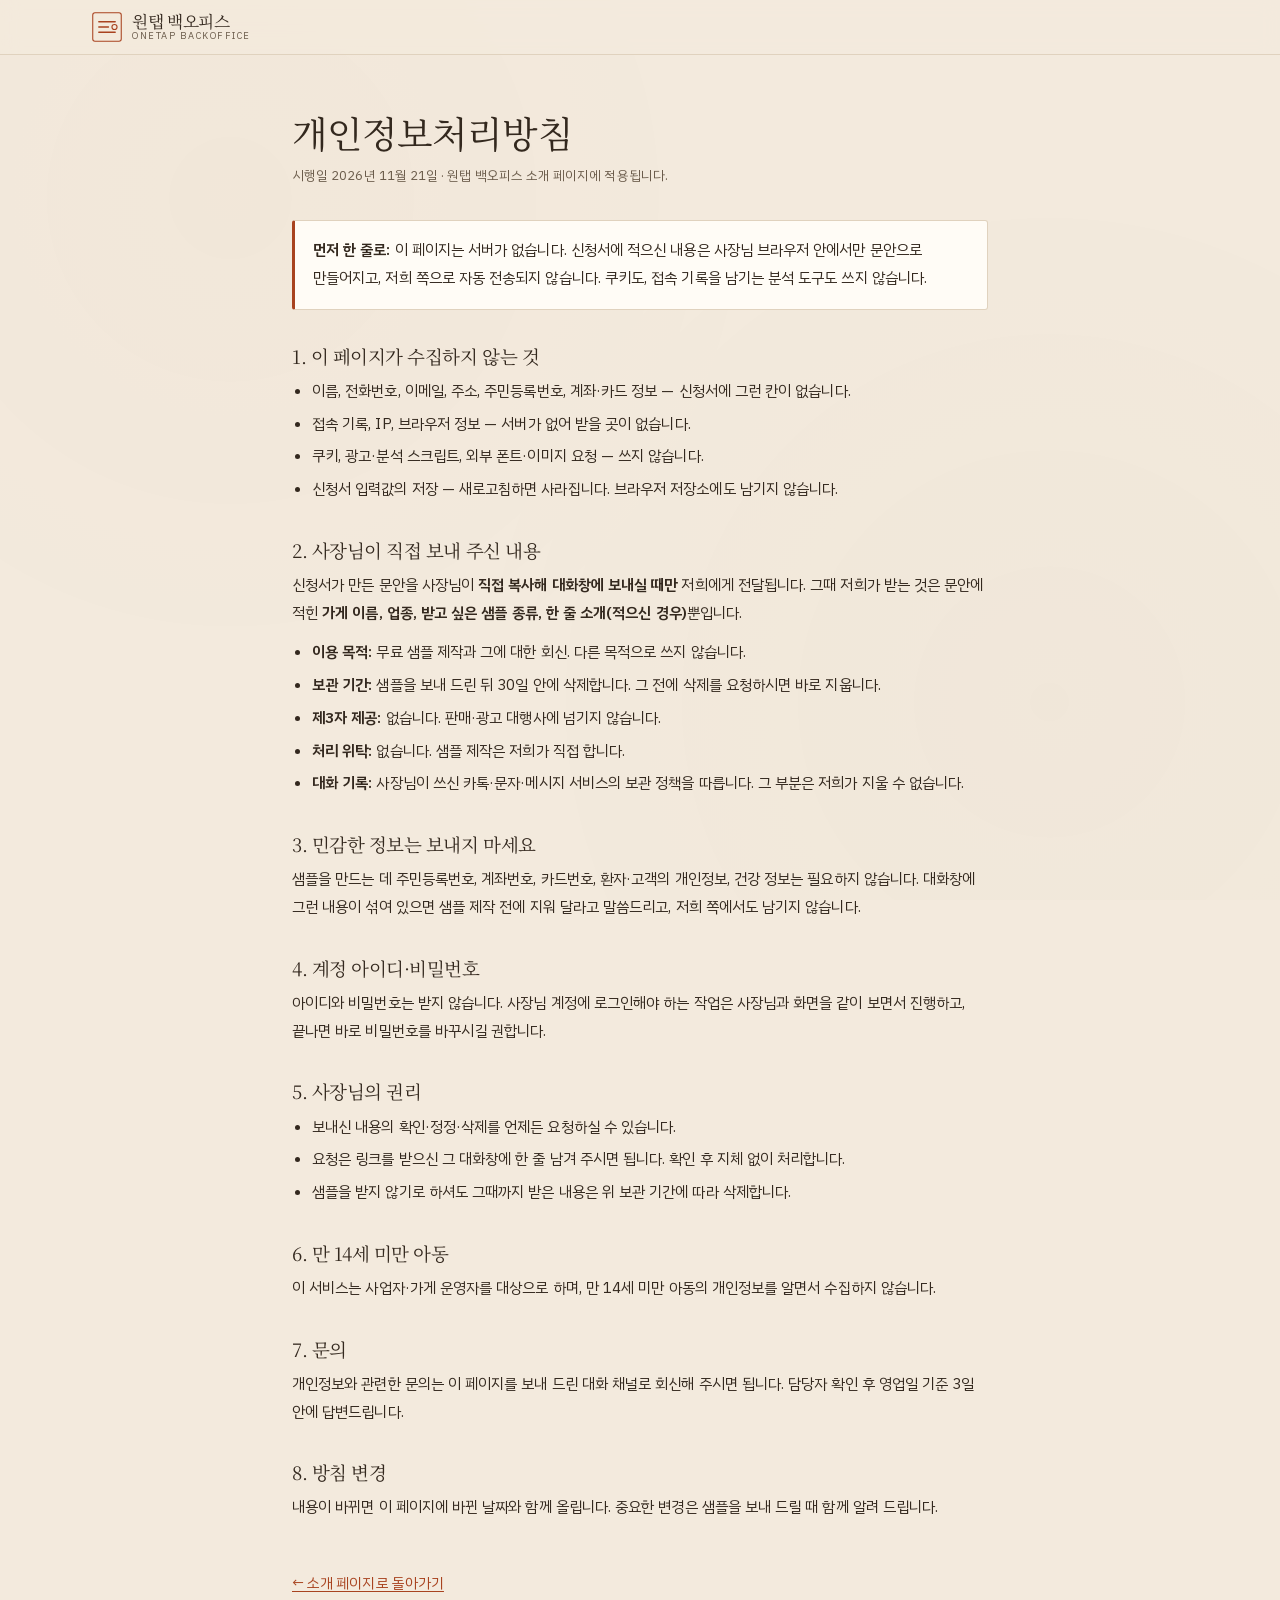
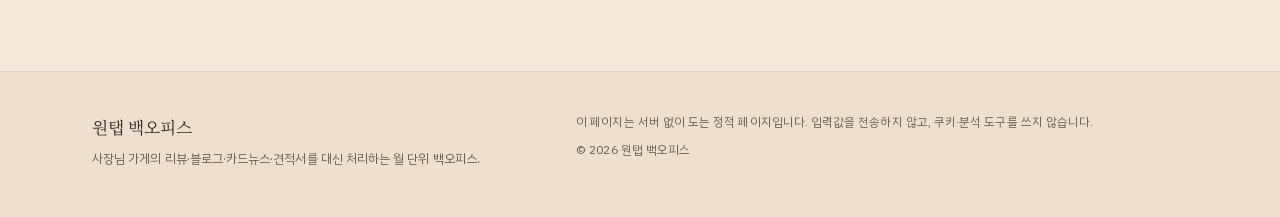
==== privacy.html @ 6c9ea77e "Deploy ai-backoffice-offer static web app (production files only)" ====
<!DOCTYPE html>
<html lang="ko">
<head>
<meta charset="utf-8" />
<meta name="viewport" content="width=device-width, initial-scale=1" />
<title>개인정보처리방침 — 원탭 백오피스</title>
<meta name="description" content="원탭 백오피스 소개 페이지의 개인정보처리방침. 이 페이지는 서버로 입력값을 보내지 않으며 쿠키·분석 도구를 쓰지 않습니다." />
<meta name="theme-color" content="#f3eadd" />
<meta name="color-scheme" content="light" />
<meta name="robots" content="index,follow" />
<link rel="canonical" href="https://marcj81.github.io/ai-backoffice-offer/privacy.html" />
<link rel="icon" href="favicon.svg" type="image/svg+xml" />
<link rel="stylesheet" href="styles.css" />
<style>
  .doc { max-width: 760px; margin: 0 auto; padding: 56px 32px 72px; }
  .doc h1 { font-size: clamp(1.7rem, 3.4vw, 2.3rem); margin-bottom: 8px; }
  .doc .doc-meta { font-size: 13px; color: var(--sub); margin-bottom: 32px; }
  .doc h2 { font-size: 1.16rem; margin: 34px 0 10px; }
  .doc p, .doc li { font-size: 15px; line-height: 1.85; color: var(--ink); }
  .doc ul { list-style: disc; padding-left: 20px; margin: 0 0 12px; }
  .doc li { margin-bottom: 5px; }
  .doc .box {
    background: var(--surface); border: var(--rule); border-left: 3px solid var(--accent);
    border-radius: 3px; padding: 16px 18px; margin: 18px 0;
  }
  .doc .box p { margin: 0; }
  .doc a { color: var(--accent); }
  .doc-back { display: inline-block; margin-top: 36px; font-size: 14.5px; color: var(--accent); }
  @media (max-width: 560px) { .doc { padding: 40px 20px 56px; } }
</style>
</head>
<body>
<header class="topbar">
  <div class="topbar-inner">
    <a class="brand" href="index.html" aria-label="원탭 백오피스 홈">
      <span class="brand-mark" aria-hidden="true">
        <svg viewBox="0 0 40 40" width="30" height="30">
          <rect x="1" y="1" width="38" height="38" rx="3" fill="none" stroke="currentColor" stroke-width="1.4" />
          <path d="M9 13h22M9 20h13M9 27h22" stroke="currentColor" stroke-width="1.7" stroke-linecap="round" />
          <circle cx="30" cy="20" r="3.4" fill="none" stroke="currentColor" stroke-width="1.5" />
        </svg>
      </span>
      <span class="brand-text">
        <strong>원탭 백오피스</strong>
        <small>ONETAP BACKOFFICE</small>
      </span>
    </a>
  </div>
</header>

<main class="doc">
  <h1>개인정보처리방침</h1>
  <p class="doc-meta">시행일 2026년 11월 21일 · 원탭 백오피스 소개 페이지에 적용됩니다.</p>

  <div class="box">
    <p><strong>먼저 한 줄로:</strong> 이 페이지는 서버가 없습니다. 신청서에 적으신 내용은 사장님 브라우저 안에서만 문안으로 만들어지고,
    저희 쪽으로 자동 전송되지 않습니다. 쿠키도, 접속 기록을 남기는 분석 도구도 쓰지 않습니다.</p>
  </div>

  <h2>1. 이 페이지가 수집하지 않는 것</h2>
  <ul>
    <li>이름, 전화번호, 이메일, 주소, 주민등록번호, 계좌·카드 정보 — 신청서에 그런 칸이 없습니다.</li>
    <li>접속 기록, IP, 브라우저 정보 — 서버가 없어 받을 곳이 없습니다.</li>
    <li>쿠키, 광고·분석 스크립트, 외부 폰트·이미지 요청 — 쓰지 않습니다.</li>
    <li>신청서 입력값의 저장 — 새로고침하면 사라집니다. 브라우저 저장소에도 남기지 않습니다.</li>
  </ul>

  <h2>2. 사장님이 직접 보내 주신 내용</h2>
  <p>신청서가 만든 문안을 사장님이 <strong>직접 복사해 대화창에 보내실 때만</strong> 저희에게 전달됩니다.
  그때 저희가 받는 것은 문안에 적힌 <strong>가게 이름, 업종, 받고 싶은 샘플 종류, 한 줄 소개(적으신 경우)</strong>뿐입니다.</p>
  <ul>
    <li><strong>이용 목적:</strong> 무료 샘플 제작과 그에 대한 회신. 다른 목적으로 쓰지 않습니다.</li>
    <li><strong>보관 기간:</strong> 샘플을 보내 드린 뒤 30일 안에 삭제합니다. 그 전에 삭제를 요청하시면 바로 지웁니다.</li>
    <li><strong>제3자 제공:</strong> 없습니다. 판매·광고 대행사에 넘기지 않습니다.</li>
    <li><strong>처리 위탁:</strong> 없습니다. 샘플 제작은 저희가 직접 합니다.</li>
    <li><strong>대화 기록:</strong> 사장님이 쓰신 카톡·문자·메시지 서비스의 보관 정책을 따릅니다. 그 부분은 저희가 지울 수 없습니다.</li>
  </ul>

  <h2>3. 민감한 정보는 보내지 마세요</h2>
  <p>샘플을 만드는 데 주민등록번호, 계좌번호, 카드번호, 환자·고객의 개인정보, 건강 정보는 필요하지 않습니다.
  대화창에 그런 내용이 섞여 있으면 샘플 제작 전에 지워 달라고 말씀드리고, 저희 쪽에서도 남기지 않습니다.</p>

  <h2>4. 계정 아이디·비밀번호</h2>
  <p>아이디와 비밀번호는 받지 않습니다. 사장님 계정에 로그인해야 하는 작업은 사장님과 화면을 같이 보면서 진행하고,
  끝나면 바로 비밀번호를 바꾸시길 권합니다.</p>

  <h2>5. 사장님의 권리</h2>
  <ul>
    <li>보내신 내용의 확인·정정·삭제를 언제든 요청하실 수 있습니다.</li>
    <li>요청은 링크를 받으신 그 대화창에 한 줄 남겨 주시면 됩니다. 확인 후 지체 없이 처리합니다.</li>
    <li>샘플을 받지 않기로 하셔도 그때까지 받은 내용은 위 보관 기간에 따라 삭제합니다.</li>
  </ul>

  <h2>6. 만 14세 미만 아동</h2>
  <p>이 서비스는 사업자·가게 운영자를 대상으로 하며, 만 14세 미만 아동의 개인정보를 알면서 수집하지 않습니다.</p>

  <h2>7. 문의</h2>
  <p>개인정보와 관련한 문의는 이 페이지를 보내 드린 대화 채널로 회신해 주시면 됩니다.
  담당자 확인 후 영업일 기준 3일 안에 답변드립니다.</p>

  <h2>8. 방침 변경</h2>
  <p>내용이 바뀌면 이 페이지에 바뀐 날짜와 함께 올립니다. 중요한 변경은 샘플을 보내 드릴 때 함께 알려 드립니다.</p>

  <a class="doc-back" href="index.html">← 소개 페이지로 돌아가기</a>
</main>

<footer class="footer">
  <div class="footer-inner">
    <div class="footer-brand">
      <strong>원탭 백오피스</strong>
      <p>사장님 가게의 리뷰·블로그·카드뉴스·견적서를 대신 처리하는 월 단위 백오피스.</p>
    </div>
    <div class="footer-meta">
      <p>이 페이지는 서버 없이 도는 정적 페이지입니다. 입력값을 전송하지 않고, 쿠키·분석 도구를 쓰지 않습니다.</p>
      <p class="footer-copy">© <span id="year">2026</span> 원탭 백오피스</p>
    </div>
  </div>
</footer>
<script>
  document.getElementById('year').textContent = String(new Date().getFullYear());
</script>
</body>
</html>
---- styles.css ----
/* ============================================================
   원탭 백오피스 · styles.css
   design-ref-engine v2  cream-editorial 토큰
   bg #F3EADD · surface #FFFCF6 · ink #33281E · sub #6A5B4A
   line #E0D2BE · accent #A8431F · accentSoft #F6E3D6
   세리프 제목 + 산세리프 본문. 폰트는 전부 로컬(외부 요청 0).
   ============================================================ */

/* ── 폰트 ─────────────────────────────────────────────── */
@font-face {
  font-family: 'PlexKR';
  src: url('assets/fonts/plexkr-Regular.woff2') format('woff2');
  font-weight: 400; font-style: normal; font-display: swap;
}
@font-face {
  font-family: 'PlexKR';
  src: url('assets/fonts/plexkr-SemiBold.woff2') format('woff2');
  font-weight: 500 600; font-style: normal; font-display: swap;
}
@font-face {
  font-family: 'PlexKR';
  src: url('assets/fonts/plexkr-Bold.woff2') format('woff2');
  font-weight: 700 900; font-style: normal; font-display: swap;
}
@font-face {
  font-family: 'OfferSerif';
  src: url('assets/fonts/offer-serif-regular.woff2') format('woff2');
  font-weight: 400; font-style: normal; font-display: swap;
}

/* ── 토큰 ─────────────────────────────────────────────── */
:root {
  --paper: #f3eadd;
  --paper-deep: #ede1ce;
  --surface: #fffcf6;
  --surface-2: #fbf4e8;
  --ink: #33281e;
  --sub: #6a5b4a;
  --muted: #7a6852;
  --line: #e0d2be;
  --line-strong: #c9b69c;
  --accent: #a8431f;
  --accent-ink: #fff8f0;
  --accent-soft: #f6e3d6;
  --ok: #2f6b4f;
  --danger: #a12c2c;
  --danger-soft: #f8e4e1;

  --serif: 'OfferSerif', 'Nanum Myeongjo', 'Noto Serif KR', 'AppleMyungjo', Georgia, serif;
  --sans: 'PlexKR', 'Pretendard', -apple-system, BlinkMacSystemFont, 'Apple SD Gothic Neo', 'Malgun Gothic', 'Noto Sans KR', sans-serif;

  --maxw: 1160px;
  --radius: 4px;
  --rule: 1px solid var(--line);
  --shadow-paper: 0 18px 40px -34px rgba(51, 40, 30, 0.55);
  --shadow-soft: 0 2px 18px -8px rgba(51, 40, 30, 0.22);
  --s1: 4px; --s2: 8px; --s3: 12px; --s4: 16px; --s5: 24px; --s6: 32px; --s7: 48px; --s8: 64px;
}

/* ── 기본 ─────────────────────────────────────────────── */
*, *::before, *::after { box-sizing: border-box; }
html { -webkit-text-size-adjust: 100%; scroll-behavior: smooth; }
body {
  margin: 0;
  background: var(--paper);
  color: var(--ink);
  font-family: var(--sans);
  font-size: 17px;
  line-height: 1.8;
  letter-spacing: 0.004em;
  word-break: keep-all;
  overflow-wrap: break-word;
  -webkit-font-smoothing: antialiased;
}
/* 종이 결 — 아주 옅은 그레인. 포인터를 막지 않는다. */
body::before {
  content: '';
  position: fixed; inset: 0;
  pointer-events: none;
  z-index: 0;
  opacity: 0.35;
  background-image:
    radial-gradient(circle at 18% 22%, rgba(168, 67, 31, 0.05), transparent 42%),
    radial-gradient(circle at 82% 78%, rgba(120, 96, 64, 0.06), transparent 46%);
}
body > * { position: relative; z-index: 1; }

img, svg { max-width: 100%; }
a { color: inherit; text-decoration-thickness: 1px; text-underline-offset: 3px; }
a:hover { color: var(--accent); }
p { margin: 0 0 var(--s3); }
ul, ol { margin: 0; padding: 0; list-style: none; }
h1, h2, h3, h4 {
  margin: 0 0 var(--s3);
  font-family: var(--serif);
  font-weight: 400;
  color: var(--ink);
  letter-spacing: -0.025em;
  text-wrap: balance;
}
h1 { font-size: clamp(1.85rem, 3.5vw, 2.9rem); line-height: 1.22; }
h2 { font-size: clamp(1.62rem, 2.9vw, 2.35rem); line-height: 1.3; }
h3 { font-size: 1.19rem; line-height: 1.42; letter-spacing: -0.015em; }
h4 { font-size: 1.02rem; line-height: 1.4; }
em { font-style: normal; color: var(--accent); }
strong { font-weight: 600; }

::selection { background: var(--accent-soft); color: var(--ink); }

:focus-visible {
  outline: 2px solid var(--accent);
  outline-offset: 3px;
  border-radius: 2px;
}

.skip-link {
  position: absolute; left: 12px; top: -60px;
  background: var(--accent); color: var(--accent-ink);
  padding: 10px 18px; border-radius: 999px; font-size: 14px; font-weight: 600;
  z-index: 60; text-decoration: none;
}
.skip-link:focus { top: 12px; color: var(--accent-ink); }

/* ── 상단 바 ──────────────────────────────────────────── */
.topbar {
  position: sticky; top: 0; z-index: 40;
  background: rgba(243, 234, 221, 0.92);
  backdrop-filter: blur(10px);
  border-bottom: var(--rule);
}
.topbar-inner {
  max-width: var(--maxw);
  margin: 0 auto;
  padding: 12px 32px;
  display: grid;
  grid-template-columns: auto minmax(0, 1fr) auto;
  align-items: center;
  gap: var(--s5);
}
.brand {
  display: inline-flex; align-items: center; gap: 10px;
  text-decoration: none; color: var(--ink);
}
.brand:hover { color: var(--ink); }
.brand-mark { color: var(--accent); display: inline-flex; }
.brand-text { display: flex; flex-direction: column; line-height: 1.15; }
.brand-text strong { font-family: var(--serif); font-weight: 400; font-size: 1.05rem; letter-spacing: -0.02em; }
.brand-text small { font-size: 9.5px; letter-spacing: 0.16em; color: var(--sub); }

.nav { display: flex; justify-content: center; gap: clamp(14px, 2.4vw, 32px); }
.nav a {
  font-size: 14.5px; color: var(--sub); text-decoration: none; letter-spacing: 0.01em;
  padding: 6px 2px; border-bottom: 1px solid transparent;
}
.nav a:hover { color: var(--accent); border-bottom-color: var(--accent); }

/* ── 버튼 ─────────────────────────────────────────────── */
.btn {
  display: inline-flex; align-items: center; justify-content: center; gap: 8px;
  min-height: 52px; padding: 12px 28px;
  border-radius: 999px; border: 1px solid transparent;
  font-family: var(--sans); font-size: 15.5px; font-weight: 600; letter-spacing: 0.005em;
  text-decoration: none; cursor: pointer;
  transition: background-color 0.18s, color 0.18s, border-color 0.18s, transform 0.18s;
}
.btn-primary { background: var(--accent); color: var(--accent-ink); }
.btn-primary:hover { background: #8f3717; color: var(--accent-ink); }
.btn-ghost { background: transparent; color: var(--accent); border-color: var(--line-strong); }
.btn-ghost:hover { background: var(--accent-soft); color: var(--accent); border-color: var(--accent); }
.btn-sm { min-height: 40px; padding: 8px 20px; font-size: 14px; }
.btn-block { width: 100%; }
.link-arrow {
  font-size: 15px; color: var(--accent); text-decoration: none; font-weight: 500;
  border-bottom: 1px solid rgba(168, 67, 31, 0.35); padding-bottom: 2px;
}
.link-arrow span { display: inline-block; transition: transform 0.18s; }
.link-arrow:hover span { transform: translateX(4px); }
.link-btn {
  background: none; border: 0; padding: 0;
  font-family: var(--sans); font-size: 13.5px; color: var(--accent);
  text-decoration: underline; text-underline-offset: 3px; cursor: pointer;
}
.link-btn:hover { color: #8f3717; }

/* ── 키커 ─────────────────────────────────────────────── */
.kicker {
  display: flex; align-items: flex-start; gap: 10px;
  font-size: 12.5px; font-weight: 600; letter-spacing: 0.09em;
  color: var(--sub); margin-bottom: var(--s4); text-transform: none;
}
.kicker::before {
  content: ''; width: 22px; height: 1px; background: var(--accent); flex: none;
  margin-top: 0.72em;
}

/* ── 히어로 ───────────────────────────────────────────── */
.hero {
  max-width: var(--maxw);
  margin: 0 auto;
  padding: 68px 32px 76px;
  display: grid;
  grid-template-columns: minmax(0, 1.02fr) minmax(0, 0.98fr);
  gap: clamp(32px, 4.4vw, 64px);
  align-items: start;
}
.hero-copy { padding-top: 6px; }
.hero h1 em {
  position: relative;
  color: var(--accent);
  padding-bottom: 6px;
  background-image: linear-gradient(to top, rgba(168, 67, 31, 0.18) 0 10px, transparent 10px);
}
.hero-lead {
  font-size: 1.06rem; line-height: 1.85; color: var(--sub);
  max-width: 34em; margin-bottom: var(--s5);
}
.hero-facts {
  display: grid; grid-template-columns: repeat(3, minmax(0, 1fr));
  border-top: var(--rule); border-bottom: var(--rule);
  margin-bottom: var(--s5);
}
.hero-facts li {
  padding: 14px 14px 14px 0;
  display: flex; flex-direction: column; gap: 2px;
}
.hero-facts li + li { padding-left: 14px; border-left: var(--rule); }
.hero-facts strong { font-family: var(--serif); font-weight: 400; font-size: 1.02rem; letter-spacing: -0.02em; }
.hero-facts span { font-size: 12.5px; color: var(--sub); line-height: 1.45; }
.hero-actions {
  display: flex; align-items: center; gap: var(--s5); flex-wrap: wrap;
  margin-bottom: var(--s4);
}
.hero-note { font-size: 13px; color: var(--sub); margin: 0; }

/* ── 히어로 아래 하루 예시 ────────────────────────────── */
.hero-sample {
  margin-top: var(--s5); padding-top: var(--s4);
  border-top: var(--rule); max-width: 30em;
}
.hero-sample-kicker {
  font-size: 11.5px; font-weight: 600; letter-spacing: 0.08em;
  color: var(--muted); margin: 0 0 8px;
}
.hero-sample ul { display: flex; flex-direction: column; gap: 4px; }
.hero-sample li {
  display: flex; gap: 12px; align-items: baseline;
  font-size: 13px; color: var(--sub); line-height: 1.6;
}
.hero-sample li span {
  flex: none; width: 44px;
  font-variant-numeric: tabular-nums; color: var(--accent); font-weight: 600; font-size: 12.5px;
}

/* ── 비교 계산기 ──────────────────────────────────────── */
.calc {
  background: var(--surface);
  border: var(--rule);
  border-radius: var(--radius);
  padding: 26px 26px 22px;
  box-shadow: var(--shadow-paper);
}
.calc-kicker {
  font-size: 11.5px; font-weight: 600; letter-spacing: 0.12em;
  color: var(--accent); margin: 0 0 6px;
}
.calc-head h2 { font-size: 1.32rem; margin-bottom: 4px; letter-spacing: -0.02em; }
.calc-sub { font-size: 13px; color: var(--sub); margin: 0 0 var(--s4); }

.calc-inputs {
  display: grid; grid-template-columns: repeat(2, minmax(0, 1fr));
  gap: var(--s3) var(--s4);
  padding-bottom: var(--s4);
  border-bottom: var(--rule);
}
.calc-inputs .field:last-child { grid-column: 1 / -1; }
.field { display: flex; flex-direction: column; gap: 6px; min-width: 0; }
.field-label {
  font-size: 13px; font-weight: 600; color: var(--sub); letter-spacing: 0.01em;
  display: flex; align-items: baseline; gap: 6px; flex-wrap: wrap;
}
.field-label em { font-style: normal; font-weight: 400; font-size: 11.5px; color: var(--muted); }
.field-label .req { color: var(--accent); }
.field-row { display: flex; align-items: center; gap: 6px; min-width: 0; }
.field-row .unit { font-size: 13px; color: var(--sub); flex: none; }

input[type='number'], input[type='text'], select, textarea {
  width: 100%;
  min-width: 0;
  font-family: var(--sans);
  font-size: 16px;
  line-height: 1.5;
  color: var(--ink);
  background: #fffdf9;
  border: 1px solid var(--line-strong);
  border-radius: 3px;
  padding: 10px 12px;
  transition: border-color 0.16s, box-shadow 0.16s;
}
input[type='number'] { font-variant-numeric: tabular-nums; text-align: right; }
select {
  appearance: none;
  background-image: url("data:image/svg+xml,%3Csvg xmlns='http://www.w3.org/2000/svg' viewBox='0 0 12 8'%3E%3Cpath d='M1 1.5 6 6.5 11 1.5' fill='none' stroke='%236a5b4a' stroke-width='1.6' stroke-linecap='round'/%3E%3C/svg%3E");
  background-repeat: no-repeat;
  background-position: right 11px center;
  background-size: 11px 7px;
  padding-right: 30px;
  cursor: pointer;
}
.field-row { position: relative; }
input:hover, select:hover, textarea:hover { border-color: var(--sub); }
input:focus, select:focus, textarea:focus {
  outline: 2px solid var(--accent); outline-offset: 1px; border-color: var(--accent);
}
input::placeholder, textarea::placeholder { color: #9c8b76; }

.range { width: 100%; margin: 2px 0 0; accent-color: var(--accent); height: 22px; }

.calc-rows { padding: var(--s4) 0 var(--s2); display: flex; flex-direction: column; gap: 14px; }
.calc-row { min-width: 0; }
.calc-row-head {
  display: flex; align-items: baseline; justify-content: space-between; gap: 10px;
  flex-wrap: wrap;
}
.calc-row-label { font-size: 13.5px; color: var(--sub); }
.calc-plan-name { color: var(--accent); font-weight: 600; }
.calc-row-amount {
  font-family: var(--sans); font-weight: 600; font-size: 15.5px;
  font-variant-numeric: tabular-nums; letter-spacing: -0.01em;
}
.meter { height: 6px; background: #eee1cf; border-radius: 3px; margin: 7px 0 5px; overflow: hidden; }
.meter-fill { display: block; height: 100%; width: 0; border-radius: 3px; transition: width 0.35s ease; }
.meter-employee { background: #b9a68c; }
.meter-agency { background: #8c7357; }
.meter-plan { background: var(--accent); }
.calc-row-sub { margin: 0; font-size: 11.5px; color: var(--muted); line-height: 1.5; }
.calc-row.is-ours {
  background: var(--accent-soft);
  border-radius: 3px;
  padding: 10px 12px;
  margin: 0 -12px;
}
.calc-row.is-ours .calc-row-amount { color: var(--accent); font-size: 16.5px; }
.calc-row.is-ours .calc-row-sub { color: #8a5a41; }

.calc-result {
  border-top: 1px dashed var(--line-strong);
  padding-top: var(--s4);
  margin-top: var(--s2);
}
.result-label { font-size: 12.5px; color: var(--sub); margin: 0 0 2px; }
.result-value { display: flex; align-items: baseline; gap: 8px; flex-wrap: wrap; margin: 0 0 2px; }
.result-value strong {
  font-family: var(--serif); font-weight: 400; font-size: clamp(1.7rem, 3.4vw, 2.15rem);
  line-height: 1.15; color: var(--accent); letter-spacing: -0.03em;
  font-variant-numeric: tabular-nums;
}
.result-value span { font-size: 13px; color: var(--sub); }
.result-sub { font-size: 13px; color: var(--sub); margin: 0 0 3px; }
.result-sub strong { color: var(--ink); font-variant-numeric: tabular-nums; }
#out-agency-line strong { color: var(--ink); }
.calc-note {
  font-size: 11.5px; line-height: 1.65; color: var(--muted);
  margin: var(--s3) 0 0; padding-top: var(--s3); border-top: var(--rule);
}

/* ── 구분선 ───────────────────────────────────────────── */
.rule {
  max-width: var(--maxw);
  margin: 0 auto;
  padding: 0 32px;
  display: flex; align-items: center; gap: 16px;
}
.rule::before, .rule::after { content: ''; height: 1px; background: var(--line); flex: 1; }
.rule span {
  font-size: 11.5px; letter-spacing: 0.1em; color: var(--muted);
  white-space: nowrap;
}

/* ── 섹션 ─────────────────────────────────────────────── */
#top, #duties, #work, #live, #pricing, #apply, #faq { scroll-margin-top: 78px; }
.section { max-width: var(--maxw); margin: 0 auto; padding: 84px 32px; }
.section-deep {
  max-width: none;
  background: var(--paper-deep);
  border-top: var(--rule); border-bottom: var(--rule);
  padding: 84px 0;
}
.section-deep > * { max-width: var(--maxw); margin-left: auto; margin-right: auto; padding-left: 32px; padding-right: 32px; }
.section-head { margin-bottom: var(--s7); max-width: 44em; }
.section-lead { font-size: 1.01rem; line-height: 1.85; color: var(--sub); margin: 0; }

/* ── 하는 일 4장 ──────────────────────────────────────── */
.duty-grid {
  display: grid; grid-template-columns: repeat(2, minmax(0, 1fr));
  gap: 1px; background: var(--line);
  border-top: var(--rule); border-bottom: var(--rule);
}
.duty-card { background: var(--paper); padding: 30px 30px 26px; min-width: 0; }
.duty-no {
  font-family: var(--serif); font-weight: 400; font-size: 12.5px; letter-spacing: 0.12em;
  color: var(--accent); margin: 0 0 10px;
}
.duty-card h3 { margin-bottom: 8px; }
.duty-pain { font-size: 14.5px; color: var(--sub); margin: 0 0 10px; line-height: 1.7; }
.duty-do { font-size: 14.5px; margin: 0; line-height: 1.75; }
.duty-do::before { content: '대신 → '; font-weight: 600; color: var(--accent); }

/* ── 3단계 ────────────────────────────────────────────── */
.steps { display: flex; flex-direction: column; border-top: var(--rule); }
.step {
  display: grid; grid-template-columns: 96px minmax(0, 1fr);
  gap: var(--s5); padding: 28px 0; border-bottom: var(--rule);
}
.step-no {
  font-family: var(--serif); font-weight: 400; font-size: 2.5rem; line-height: 1;
  color: var(--accent); letter-spacing: -0.04em; padding-top: 2px;
  font-variant-numeric: tabular-nums;
}
.step-body h3 { font-size: 1.22rem; margin-bottom: 6px; }
.step-body p { margin: 0; color: var(--sub); font-size: 15.5px; line-height: 1.8; max-width: 52em; }
.step-body strong { color: var(--ink); }
.work-note {
  margin: var(--s6) 0 0;
  padding-left: var(--s4);
  border-left: 2px solid var(--accent);
  font-size: 13.5px; color: var(--sub); line-height: 1.75; max-width: 60em;
}

/* ── 결과물 4종 ───────────────────────────────────────── */
.tool-grid { display: grid; grid-template-columns: repeat(2, minmax(0, 1fr)); gap: var(--s4); }
.tool-card {
  background: var(--surface); border: var(--rule); border-radius: var(--radius);
  padding: 26px 26px 22px; min-width: 0;
  display: flex; flex-direction: column;
  transition: transform 0.2s, box-shadow 0.2s, border-color 0.2s;
}
.tool-card:hover { transform: translateY(-2px); box-shadow: var(--shadow-soft); border-color: var(--line-strong); }
.tool-tag {
  font-size: 11.5px; font-weight: 600; letter-spacing: 0.08em; color: var(--accent);
  margin: 0 0 8px;
}
.tool-card h3 { margin-bottom: 8px; }
.tool-what { font-size: 14.5px; color: var(--sub); line-height: 1.72; margin: 0 0 var(--s4); flex: 1; }
.tool-link {
  align-self: flex-start;
  font-size: 14px; font-weight: 600; color: var(--accent); text-decoration: none;
  border-bottom: 1px solid rgba(168, 67, 31, 0.4); padding-bottom: 2px;
}
.tool-link:hover { color: var(--accent); border-bottom-color: var(--accent); }

/* ── 요금제 ───────────────────────────────────────────── */
.plan-grid {
  display: grid; grid-template-columns: repeat(3, minmax(0, 1fr));
  gap: var(--s4); align-items: stretch;
}
.plan {
  position: relative;
  background: var(--surface); border: var(--rule); border-radius: var(--radius);
  padding: 28px 24px 24px; min-width: 0;
  display: flex; flex-direction: column;
}
.plan-recommended {
  border: 1.5px solid var(--accent);
  box-shadow: 0 16px 36px -28px rgba(168, 67, 31, 0.7);
  background: #fffdf8;
}
.plan-badge {
  position: absolute; top: -13px; left: 22px;
  background: var(--accent); color: var(--accent-ink);
  font-size: 11.5px; font-weight: 600; letter-spacing: 0.1em;
  padding: 4px 12px; border-radius: 999px; margin: 0;
}
.plan-head h3 { font-size: 1.28rem; margin-bottom: 4px; }
.plan-price { display: flex; align-items: baseline; gap: 5px; margin: 0 0 6px; }
.plan-price span { font-size: 12.5px; color: var(--sub); }
.plan-price strong {
  font-family: var(--serif); font-weight: 400; font-size: 2.15rem; line-height: 1.1;
  letter-spacing: -0.035em; color: var(--ink); font-variant-numeric: tabular-nums;
}
.plan-recommended .plan-price strong { color: var(--accent); }
.plan-tagline { font-size: 13px; color: var(--sub); margin: 0 0 var(--s3); line-height: 1.6; }
.plan-for {
  font-size: 12.5px; color: var(--muted); line-height: 1.65;
  margin: 0 0 var(--s3); padding-bottom: var(--s3); border-bottom: var(--rule);
}
.plan-list { display: flex; flex-direction: column; gap: 7px; margin-bottom: var(--s4); flex: 1; }
.plan-list li {
  position: relative; padding-left: 15px;
  font-size: 14px; line-height: 1.6; color: var(--ink);
}
.plan-list li::before {
  content: ''; position: absolute; left: 0; top: 0.72em;
  width: 5px; height: 1px; background: var(--accent);
}
.plan-meta { font-size: 12.5px; color: var(--sub); margin: 0 0 var(--s4); }
.plan-cta { width: 100%; margin-top: auto; }
.plan-note {
  font-size: 12.5px; color: var(--muted); line-height: 1.75;
  margin: var(--s5) 0 0; max-width: 64em;
}

/* ── 신청 ─────────────────────────────────────────────── */
.section-apply {
  display: grid; grid-template-columns: minmax(0, 0.92fr) minmax(0, 1.08fr);
  gap: clamp(32px, 4vw, 60px); align-items: start;
  border-top: var(--rule);
  max-width: var(--maxw);
}
.apply-intro h2 { margin-bottom: var(--s4); }
.apply-points { margin: var(--s5) 0; display: flex; flex-direction: column; gap: 8px; }
.apply-points li {
  position: relative; padding-left: 22px; font-size: 14.5px; line-height: 1.6;
}
.apply-points li::before {
  content: '✓'; position: absolute; left: 0; top: 0;
  color: var(--ok); font-weight: 700; font-size: 13px;
}
.apply-alt {
  font-size: 13.5px; color: var(--sub); line-height: 1.75;
  background: var(--accent-soft); border-radius: 3px;
  padding: 14px 16px; margin: 0;
}
.apply-form {
  background: var(--surface); border: var(--rule); border-radius: var(--radius);
  padding: 28px; box-shadow: var(--shadow-paper);
  display: flex; flex-direction: column; gap: var(--s4);
}
.form-title {
  font-size: 1.1rem; margin: 0; padding-bottom: var(--s3);
  border-bottom: var(--rule);
}
.apply-form .field { gap: 5px; }
.apply-form input[type='text'], .apply-form select { font-size: 16px; }
.hint { font-size: 11.5px; color: var(--muted); margin: 0; line-height: 1.55; }
.err {
  font-size: 12.5px; line-height: 1.5; color: var(--danger);
  background: var(--danger-soft); border-radius: 3px; padding: 6px 9px; margin: 2px 0 0;
}
.field-set { border: 0; padding: 0; margin: 0; min-width: 0; }
.field-set .field-label { padding: 0; margin-bottom: 6px; }
.legend-sub { font-weight: 400; font-size: 11.5px; color: var(--muted); }
.check-list { display: flex; flex-direction: column; gap: 8px; }
.check-line {
  display: flex; align-items: flex-start; gap: 10px;
  font-size: 14.5px; line-height: 1.6; cursor: pointer;
}
.check-line input[type='checkbox'] {
  width: 18px; height: 18px; flex: none; margin: 3px 0 0;
  accent-color: var(--accent); cursor: pointer;
}
.check-line span { min-width: 0; }
.check-line a { color: var(--accent); }
.check-tools { display: flex; gap: var(--s4); margin-top: 8px; flex-wrap: wrap; }
.field-consent { padding-top: var(--s3); border-top: var(--rule); }
.form-note { font-size: 11.5px; color: var(--muted); margin: 0; text-align: center; line-height: 1.6; }

.inquiry {
  border: 1px dashed var(--accent);
  background: #fff8ef;
  border-radius: 3px;
  padding: 16px;
}
.inquiry-head {
  display: flex; align-items: center; justify-content: space-between; gap: 12px;
  margin-bottom: 10px;
}
.inquiry-head h4 { margin: 0; font-family: var(--sans); font-size: 14px; font-weight: 600; }
.inquiry-text {
  font-size: 14.5px; line-height: 1.75; background: #fff;
  border: var(--rule); resize: vertical; min-height: 180px;
}
.inquiry-note { font-size: 11.5px; color: var(--sub); margin: 8px 0 0; line-height: 1.6; }

/* ── FAQ ──────────────────────────────────────────────── */
.faq { border-top: var(--rule); }
.faq-item { border-bottom: var(--rule); }
.faq-item summary {
  display: flex; align-items: center; justify-content: space-between; gap: 16px;
  padding: 20px 2px; cursor: pointer;
  font-family: var(--serif); font-size: 1.06rem; font-weight: 400; letter-spacing: -0.015em;
  list-style: none;
}
.faq-item summary::-webkit-details-marker { display: none; }
.faq-item summary::after {
  content: '+'; flex: none; font-family: var(--sans); font-size: 20px; font-weight: 400;
  color: var(--accent); transition: transform 0.2s;
}
.faq-item[open] summary::after { content: '−'; }
.faq-item summary:hover { color: var(--accent); }
.faq-item p { padding: 0 2px 22px; margin: 0; color: var(--sub); font-size: 14.5px; line-height: 1.8; max-width: 62em; }

/* ── 푸터 ─────────────────────────────────────────────── */
.footer { border-top: var(--rule); background: var(--paper-deep); }
.footer-inner {
  max-width: var(--maxw); margin: 0 auto; padding: 40px 32px 48px;
  display: grid; grid-template-columns: minmax(0, 0.85fr) minmax(0, 1.15fr);
  gap: var(--s6);
}
.footer-brand strong { font-family: var(--serif); font-weight: 400; font-size: 1.05rem; display: block; margin-bottom: 6px; }
.footer-brand p { font-size: 12.5px; color: var(--sub); margin: 0; line-height: 1.7; }
.footer-meta p { font-size: 12px; color: var(--sub); margin: 0 0 8px; line-height: 1.7; }
.footer-links { display: flex; gap: 8px; flex-wrap: wrap; align-items: center; }
.footer-links a { color: var(--sub); text-decoration: underline; text-underline-offset: 3px; }
.footer-links a:hover { color: var(--accent); }
.footer-copy { color: var(--muted); }

/* ── 토스트 ───────────────────────────────────────────── */
.toast-root { position: fixed; left: 50%; bottom: 24px; transform: translateX(-50%); z-index: 70; pointer-events: none; }
.toast {
  background: var(--ink); color: #fdf8f0;
  font-size: 13.5px; padding: 10px 18px; border-radius: 999px;
  box-shadow: 0 10px 24px -12px rgba(0, 0, 0, 0.5);
  opacity: 0; transform: translateY(8px); transition: opacity 0.2s, transform 0.2s;
}
.toast.is-on { opacity: 1; transform: translateY(0); }

/* ── 좁은 화면 ────────────────────────────────────────── */
@media (max-width: 980px) {
  .hero { grid-template-columns: minmax(0, 1fr); gap: var(--s6); padding-top: 44px; }
  .hero-copy { padding-top: 0; }
  .plan-grid { grid-template-columns: minmax(0, 1fr); }
  .plan-recommended { order: -1; }
  .section-apply { grid-template-columns: minmax(0, 1fr); }
  .footer-inner { grid-template-columns: minmax(0, 1fr); }
}
@media (max-width: 860px) {
  .hero-sample { display: none; }
  .topbar-inner { grid-template-columns: auto minmax(0, 1fr); gap: var(--s3); }
  .nav { display: none; }
  .top-cta { justify-self: end; }
  .duty-grid, .tool-grid { grid-template-columns: minmax(0, 1fr); }
  .hero-facts { grid-template-columns: minmax(0, 1fr); }
  .hero-facts li { padding: 12px 0; }
  .hero-facts li + li { padding-left: 0; border-left: 0; border-top: var(--rule); }
  .calc-inputs { grid-template-columns: minmax(0, 1fr); }
  .calc-inputs .field:last-child { grid-column: auto; }
}
@media (max-width: 560px) {
  body { font-size: 16px; }
  .topbar-inner { padding: 10px 18px; }
  .brand-text small { display: none; }
  .hero, .section { padding-left: 20px; padding-right: 20px; }
  .section { padding-top: 56px; padding-bottom: 56px; }
  .section-deep { padding: 56px 0; }
  .section-deep > * { padding-left: 20px; padding-right: 20px; }
  .rule { padding: 0 20px; }
  .rule span { font-size: 10.5px; letter-spacing: 0.06em; }
  .hero { padding-bottom: 56px; }
  .calc { padding: 20px 18px 18px; }
  .duty-card { padding: 24px 20px 22px; }
  .step { grid-template-columns: minmax(0, 1fr); gap: 6px; padding: 22px 0; }
  .step-no { font-size: 1.75rem; }
  .tool-card { padding: 22px 20px 20px; }
  .plan { padding: 24px 20px 20px; }
  .apply-form { padding: 22px 18px; }
  .footer-inner { padding: 32px 20px 40px; }
  .hero-actions { gap: var(--s4); }
  .hero-actions .btn { width: 100%; }
  .toast-root { left: 16px; right: 16px; transform: none; }
  .toast { text-align: center; }
}

@media (prefers-reduced-motion: reduce) {
  html { scroll-behavior: auto; }
  *, *::before, *::after { transition-duration: 0.01ms !important; animation-duration: 0.01ms !important; }
}
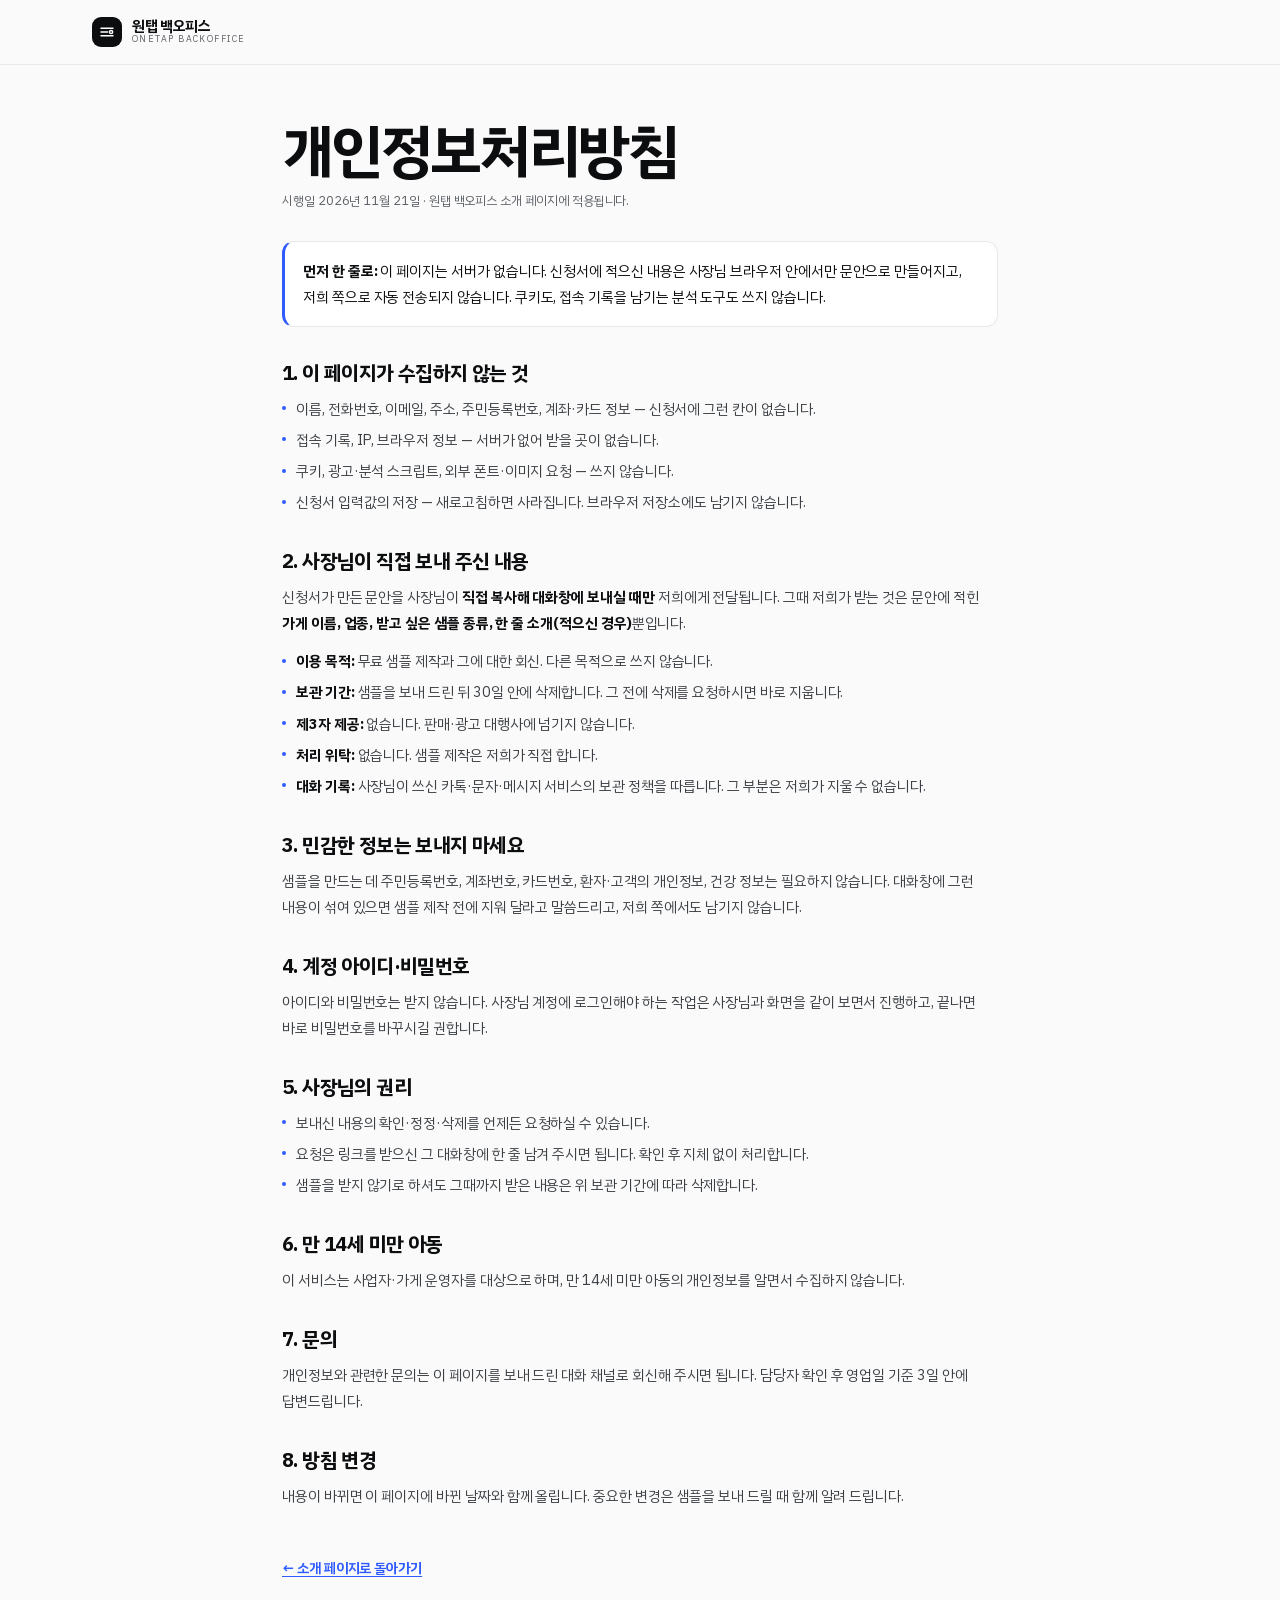
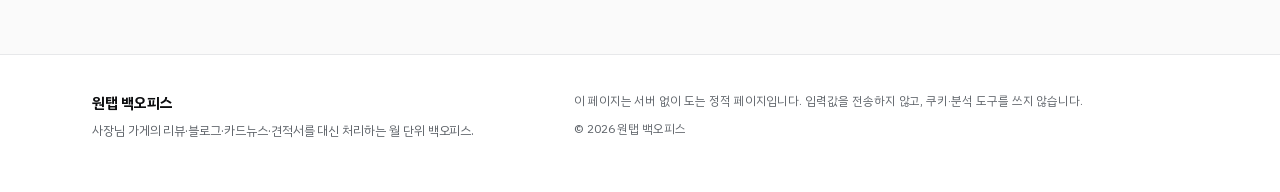
==== commit 980c4366: "Redesign ai-backoffice-offer landing page in Crisp Bento (A) direction - white bento tiles on #FAFAF" ====
--- a/privacy.html
+++ b/privacy.html
@@ -5,28 +5,34 @@
 <meta name="viewport" content="width=device-width, initial-scale=1" />
 <title>개인정보처리방침 — 원탭 백오피스</title>
 <meta name="description" content="원탭 백오피스 소개 페이지의 개인정보처리방침. 이 페이지는 서버로 입력값을 보내지 않으며 쿠키·분석 도구를 쓰지 않습니다." />
-<meta name="theme-color" content="#f3eadd" />
+<meta name="theme-color" content="#FAFAFA" />
 <meta name="color-scheme" content="light" />
 <meta name="robots" content="index,follow" />
 <link rel="canonical" href="https://marcj81.github.io/ai-backoffice-offer/privacy.html" />
 <link rel="icon" href="favicon.svg" type="image/svg+xml" />
 <link rel="stylesheet" href="styles.css" />
 <style>
-  .doc { max-width: 760px; margin: 0 auto; padding: 56px 32px 72px; }
-  .doc h1 { font-size: clamp(1.7rem, 3.4vw, 2.3rem); margin-bottom: 8px; }
-  .doc .doc-meta { font-size: 13px; color: var(--sub); margin-bottom: 32px; }
-  .doc h2 { font-size: 1.16rem; margin: 34px 0 10px; }
-  .doc p, .doc li { font-size: 15px; line-height: 1.85; color: var(--ink); }
-  .doc ul { list-style: disc; padding-left: 20px; margin: 0 0 12px; }
-  .doc li { margin-bottom: 5px; }
+  .doc { max-width: 780px; margin: 0 auto; padding: 56px 32px 72px; }
+  .doc h1 { margin-bottom: 8px; }
+  .doc .doc-meta { font-size: 12.5px; color: var(--sub); margin-bottom: 28px; }
+  .doc h2 { font-size: 20px; margin: 34px 0 10px; letter-spacing: -0.03em; }
+  .doc p, .doc li { font-size: 14.5px; line-height: 1.8; color: var(--body); }
+  .doc h2 + p, .doc h2 + ul { color: var(--body); }
+  .doc ul { list-style: none; padding-left: 0; margin: 0 0 12px; }
+  .doc li { position: relative; padding-left: 14px; margin-bottom: 5px; }
+  .doc li::before {
+    content: ''; position: absolute; left: 0; top: 0.72em;
+    width: 4px; height: 4px; border-radius: 50%; background: var(--accent);
+  }
+  .doc strong { color: var(--ink); }
   .doc .box {
-    background: var(--surface); border: var(--rule); border-left: 3px solid var(--accent);
-    border-radius: 3px; padding: 16px 18px; margin: 18px 0;
+    background: var(--surface); border: 1px solid var(--line); border-left: 3px solid var(--accent);
+    border-radius: 12px; padding: 16px 18px; margin: 18px 0;
   }
-  .doc .box p { margin: 0; }
+  .doc .box p { margin: 0; color: var(--ink); }
   .doc a { color: var(--accent); }
-  .doc-back { display: inline-block; margin-top: 36px; font-size: 14.5px; color: var(--accent); }
-  @media (max-width: 560px) { .doc { padding: 40px 20px 56px; } }
+  .doc-back { display: inline-block; margin-top: 36px; font-size: 14px; font-weight: 600; color: var(--accent); }
+  @media (max-width: 560px) { .doc { padding: 36px 18px 52px; } }
 </style>
 </head>
 <body>
@@ -34,10 +40,9 @@
   <div class="topbar-inner">
     <a class="brand" href="index.html" aria-label="원탭 백오피스 홈">
       <span class="brand-mark" aria-hidden="true">
-        <svg viewBox="0 0 40 40" width="30" height="30">
-          <rect x="1" y="1" width="38" height="38" rx="3" fill="none" stroke="currentColor" stroke-width="1.4" />
-          <path d="M9 13h22M9 20h13M9 27h22" stroke="currentColor" stroke-width="1.7" stroke-linecap="round" />
-          <circle cx="30" cy="20" r="3.4" fill="none" stroke="currentColor" stroke-width="1.5" />
+        <svg viewBox="0 0 24 24" width="18" height="18" fill="none" stroke="currentColor" stroke-width="1.9" stroke-linecap="round">
+          <path d="M4 7h16M4 12h9M4 17h16" />
+          <circle cx="17.5" cy="12" r="2.1" />
         </svg>
       </span>
       <span class="brand-text">
--- a/styles.css
+++ b/styles.css
@@ -1,9 +1,10 @@
 /* ============================================================
    원탭 백오피스 · styles.css
-   design-ref-engine v2  cream-editorial 토큰
-   bg #F3EADD · surface #FFFCF6 · ink #33281E · sub #6A5B4A
-   line #E0D2BE · accent #A8431F · accentSoft #F6E3D6
-   세리프 제목 + 산세리프 본문. 폰트는 전부 로컬(외부 요청 0).
+   design-ref-engine v3 · Crisp Bento (A안)
+   bg #FAFAFA · surface #FFFFFF · ink #0C0D0F · sub #5C6167
+   line #E7E8EA · accent #2F5BFF (단일 액센트) · accent-soft #EEF2FF
+   순백 카드 + 1px 보더 + 16px 라운드, 산세리프 800 헤드라인.
+   폰트는 전부 로컬(외부 요청 0). 본문 대비 4.5:1 이상.
    ============================================================ */
 
 /* ── 폰트 ─────────────────────────────────────────────── */
@@ -22,38 +23,35 @@
   src: url('assets/fonts/plexkr-Bold.woff2') format('woff2');
   font-weight: 700 900; font-style: normal; font-display: swap;
 }
-@font-face {
-  font-family: 'OfferSerif';
-  src: url('assets/fonts/offer-serif-regular.woff2') format('woff2');
-  font-weight: 400; font-style: normal; font-display: swap;
-}
 
 /* ── 토큰 ─────────────────────────────────────────────── */
 :root {
-  --paper: #f3eadd;
-  --paper-deep: #ede1ce;
-  --surface: #fffcf6;
-  --surface-2: #fbf4e8;
-  --ink: #33281e;
-  --sub: #6a5b4a;
-  --muted: #7a6852;
-  --line: #e0d2be;
-  --line-strong: #c9b69c;
-  --accent: #a8431f;
-  --accent-ink: #fff8f0;
-  --accent-soft: #f6e3d6;
-  --ok: #2f6b4f;
-  --danger: #a12c2c;
-  --danger-soft: #f8e4e1;
-
-  --serif: 'OfferSerif', 'Nanum Myeongjo', 'Noto Serif KR', 'AppleMyungjo', Georgia, serif;
+  --bg: #FAFAFA;
+  --surface: #FFFFFF;
+  --surface-2: #F5F6F7;
+  --ink: #0C0D0F;
+  --body: #3C4045;
+  --sub: #5C6167;
+  --line: #E7E8EA;
+  --line-strong: #D7D9DD;
+  --accent: #2F5BFF;
+  --accent-hover: #1F45E0;
+  --accent-soft: #EEF2FF;
+  --accent-line: #DDE4FF;
+  --accent-ink: #9DB0FF;
+  --ok: #0E9F6E;
+  --danger: #B42318;
+  --danger-soft: #FDECEA;
+
   --sans: 'PlexKR', 'Pretendard', -apple-system, BlinkMacSystemFont, 'Apple SD Gothic Neo', 'Malgun Gothic', 'Noto Sans KR', sans-serif;
 
   --maxw: 1160px;
-  --radius: 4px;
-  --rule: 1px solid var(--line);
-  --shadow-paper: 0 18px 40px -34px rgba(51, 40, 30, 0.55);
-  --shadow-soft: 0 2px 18px -8px rgba(51, 40, 30, 0.22);
+  --r-card: 16px;
+  --r-btn: 12px;
+  --r-field: 10px;
+  --r-tag: 6px;
+  --shadow-hover: 0 12px 28px -20px rgba(12, 13, 15, 0.35);
+  --shadow-card: 0 28px 56px -46px rgba(12, 13, 15, 0.55);
   --s1: 4px; --s2: 8px; --s3: 12px; --s4: 16px; --s5: 24px; --s6: 32px; --s7: 48px; --s8: 64px;
 }
 
@@ -62,487 +60,576 @@
 html { -webkit-text-size-adjust: 100%; scroll-behavior: smooth; }
 body {
   margin: 0;
-  background: var(--paper);
+  background: var(--bg);
   color: var(--ink);
   font-family: var(--sans);
-  font-size: 17px;
-  line-height: 1.8;
-  letter-spacing: 0.004em;
+  font-size: 16px;
+  line-height: 1.7;
+  letter-spacing: -0.004em;
   word-break: keep-all;
   overflow-wrap: break-word;
   -webkit-font-smoothing: antialiased;
 }
-/* 종이 결 — 아주 옅은 그레인. 포인터를 막지 않는다. */
-body::before {
-  content: '';
-  position: fixed; inset: 0;
-  pointer-events: none;
-  z-index: 0;
-  opacity: 0.35;
-  background-image:
-    radial-gradient(circle at 18% 22%, rgba(168, 67, 31, 0.05), transparent 42%),
-    radial-gradient(circle at 82% 78%, rgba(120, 96, 64, 0.06), transparent 46%);
-}
-body > * { position: relative; z-index: 1; }
 
 img, svg { max-width: 100%; }
 a { color: inherit; text-decoration-thickness: 1px; text-underline-offset: 3px; }
-a:hover { color: var(--accent); }
 p { margin: 0 0 var(--s3); }
 ul, ol { margin: 0; padding: 0; list-style: none; }
 h1, h2, h3, h4 {
   margin: 0 0 var(--s3);
-  font-family: var(--serif);
-  font-weight: 400;
+  font-family: var(--sans);
   color: var(--ink);
-  letter-spacing: -0.025em;
   text-wrap: balance;
 }
-h1 { font-size: clamp(1.85rem, 3.5vw, 2.9rem); line-height: 1.22; }
-h2 { font-size: clamp(1.62rem, 2.9vw, 2.35rem); line-height: 1.3; }
-h3 { font-size: 1.19rem; line-height: 1.42; letter-spacing: -0.015em; }
-h4 { font-size: 1.02rem; line-height: 1.4; }
-em { font-style: normal; color: var(--accent); }
-strong { font-weight: 600; }
+h1 { font-weight: 800; font-size: clamp(38px, 4.6vw, 58px); line-height: 1.06; letter-spacing: -0.045em; }
+h2 { font-weight: 800; font-size: clamp(24px, 2.7vw, 33px); line-height: 1.24; letter-spacing: -0.04em; }
+h3 { font-weight: 700; font-size: 17px; line-height: 1.42; letter-spacing: -0.02em; }
+h4 { font-weight: 700; font-size: 15px; line-height: 1.4; letter-spacing: -0.015em; }
+em { font-style: normal; }
+strong { font-weight: 700; }
 
 ::selection { background: var(--accent-soft); color: var(--ink); }
 
 :focus-visible {
   outline: 2px solid var(--accent);
-  outline-offset: 3px;
-  border-radius: 2px;
-}
+  outline-offset: 2px;
+  border-radius: 4px;
+}
+.btn-primary:focus-visible { outline-color: var(--ink); outline-offset: 3px; }
 
 .skip-link {
   position: absolute; left: 12px; top: -60px;
-  background: var(--accent); color: var(--accent-ink);
-  padding: 10px 18px; border-radius: 999px; font-size: 14px; font-weight: 600;
+  background: var(--accent); color: #fff;
+  padding: 10px 16px; border-radius: 10px; font-size: 13.5px; font-weight: 700;
   z-index: 60; text-decoration: none;
 }
-.skip-link:focus { top: 12px; color: var(--accent-ink); }
+.skip-link:focus { top: 12px; color: #fff; }
 
 /* ── 상단 바 ──────────────────────────────────────────── */
 .topbar {
   position: sticky; top: 0; z-index: 40;
-  background: rgba(243, 234, 221, 0.92);
-  backdrop-filter: blur(10px);
-  border-bottom: var(--rule);
+  background: rgba(250, 250, 250, 0.84);
+  backdrop-filter: blur(14px) saturate(1.15);
+  border-bottom: 1px solid var(--line);
 }
 .topbar-inner {
   max-width: var(--maxw);
   margin: 0 auto;
-  padding: 12px 32px;
-  display: grid;
-  grid-template-columns: auto minmax(0, 1fr) auto;
+  padding: 0 32px;
+  min-height: 64px;
+  display: flex;
   align-items: center;
-  gap: var(--s5);
+  gap: 20px;
 }
 .brand {
   display: inline-flex; align-items: center; gap: 10px;
-  text-decoration: none; color: var(--ink);
-}
-.brand:hover { color: var(--ink); }
-.brand-mark { color: var(--accent); display: inline-flex; }
-.brand-text { display: flex; flex-direction: column; line-height: 1.15; }
-.brand-text strong { font-family: var(--serif); font-weight: 400; font-size: 1.05rem; letter-spacing: -0.02em; }
-.brand-text small { font-size: 9.5px; letter-spacing: 0.16em; color: var(--sub); }
-
-.nav { display: flex; justify-content: center; gap: clamp(14px, 2.4vw, 32px); }
+  text-decoration: none; color: var(--ink); flex: none;
+}
+.brand-mark {
+  width: 30px; height: 30px; border-radius: 9px;
+  background: var(--ink); color: #fff;
+  display: grid; place-items: center; flex: none;
+}
+.brand-text { display: flex; flex-direction: column; line-height: 1.1; }
+.brand-text strong { font-size: 14.5px; font-weight: 700; letter-spacing: -0.025em; }
+.brand-text small { font-size: 9px; letter-spacing: 0.16em; color: var(--sub); }
+
+.nav { display: flex; gap: 2px; margin-left: 6px; }
 .nav a {
-  font-size: 14.5px; color: var(--sub); text-decoration: none; letter-spacing: 0.01em;
-  padding: 6px 2px; border-bottom: 1px solid transparent;
-}
-.nav a:hover { color: var(--accent); border-bottom-color: var(--accent); }
+  font-size: 13.5px; font-weight: 500; color: var(--body); text-decoration: none;
+  padding: 8px 12px; border-radius: 9px;
+  transition: background-color 0.14s, color 0.14s;
+}
+.nav a:hover { background: var(--surface-2); color: var(--ink); }
+
+.top-actions { margin-left: auto; display: flex; align-items: center; gap: 10px; }
+.top-pill {
+  font-size: 12px; font-weight: 500; color: var(--body);
+  padding: 6px 11px; border: 1px solid var(--line); border-radius: 999px;
+  background: var(--surface); white-space: nowrap;
+}
 
 /* ── 버튼 ─────────────────────────────────────────────── */
 .btn {
   display: inline-flex; align-items: center; justify-content: center; gap: 8px;
-  min-height: 52px; padding: 12px 28px;
-  border-radius: 999px; border: 1px solid transparent;
-  font-family: var(--sans); font-size: 15.5px; font-weight: 600; letter-spacing: 0.005em;
+  min-height: 48px; padding: 12px 22px;
+  border-radius: var(--r-btn); border: 1px solid transparent;
+  font-family: var(--sans); font-size: 14.5px; font-weight: 600; letter-spacing: -0.01em;
   text-decoration: none; cursor: pointer;
-  transition: background-color 0.18s, color 0.18s, border-color 0.18s, transform 0.18s;
-}
-.btn-primary { background: var(--accent); color: var(--accent-ink); }
-.btn-primary:hover { background: #8f3717; color: var(--accent-ink); }
-.btn-ghost { background: transparent; color: var(--accent); border-color: var(--line-strong); }
-.btn-ghost:hover { background: var(--accent-soft); color: var(--accent); border-color: var(--accent); }
-.btn-sm { min-height: 40px; padding: 8px 20px; font-size: 14px; }
+  transition: background-color 0.16s, border-color 0.16s, color 0.16s, box-shadow 0.16s;
+}
+.btn-primary { background: var(--accent); border-color: var(--accent); color: #fff; }
+.btn-primary:hover { background: var(--accent-hover); border-color: var(--accent-hover); color: #fff; }
+.btn-ghost { background: var(--surface); border-color: var(--line-strong); color: var(--ink); }
+.btn-ghost:hover { background: var(--surface-2); border-color: #C3C7CD; color: var(--ink); }
+.btn-sm { min-height: 40px; padding: 8px 14px; font-size: 13.5px; border-radius: 10px; }
 .btn-block { width: 100%; }
-.link-arrow {
-  font-size: 15px; color: var(--accent); text-decoration: none; font-weight: 500;
-  border-bottom: 1px solid rgba(168, 67, 31, 0.35); padding-bottom: 2px;
-}
-.link-arrow span { display: inline-block; transition: transform 0.18s; }
-.link-arrow:hover span { transform: translateX(4px); }
-.link-btn {
-  background: none; border: 0; padding: 0;
-  font-family: var(--sans); font-size: 13.5px; color: var(--accent);
-  text-decoration: underline; text-underline-offset: 3px; cursor: pointer;
-}
-.link-btn:hover { color: #8f3717; }
-
-/* ── 키커 ─────────────────────────────────────────────── */
+
+/* ── 키커 · 태그 ──────────────────────────────────────── */
 .kicker {
-  display: flex; align-items: flex-start; gap: 10px;
-  font-size: 12.5px; font-weight: 600; letter-spacing: 0.09em;
-  color: var(--sub); margin-bottom: var(--s4); text-transform: none;
-}
-.kicker::before {
-  content: ''; width: 22px; height: 1px; background: var(--accent); flex: none;
-  margin-top: 0.72em;
-}
+  display: inline-flex; align-items: center; gap: 8px;
+  margin: 0 0 14px;
+  font-size: 12px; font-weight: 700; letter-spacing: 0.01em;
+  color: var(--sub);
+}
+.kicker-dot {
+  width: 6px; height: 6px; border-radius: 50%;
+  background: var(--accent); box-shadow: 0 0 0 3px rgba(47, 91, 255, 0.14);
+  flex: none;
+}
+.hero .kicker {
+  background: var(--surface); border: 1px solid var(--line);
+  padding: 6px 12px; border-radius: 999px;
+}
+
+.tag {
+  display: inline-block;
+  font-size: 10.5px; font-weight: 700; letter-spacing: 0.02em;
+  padding: 4px 8px; border-radius: var(--r-tag);
+  background: var(--accent-soft); color: #2445C9; border: 1px solid var(--accent-line);
+  white-space: nowrap;
+}
+.ico {
+  width: 34px; height: 34px; border-radius: 10px;
+  background: var(--surface-2); border: 1px solid var(--line);
+  display: grid; place-items: center; color: var(--ink); flex: none;
+}
+.card-top { display: flex; align-items: center; justify-content: space-between; gap: 10px; margin-bottom: 14px; }
 
 /* ── 히어로 ───────────────────────────────────────────── */
 .hero {
   max-width: var(--maxw);
   margin: 0 auto;
-  padding: 68px 32px 76px;
+  padding: 56px 32px 8px;
   display: grid;
-  grid-template-columns: minmax(0, 1.02fr) minmax(0, 0.98fr);
-  gap: clamp(32px, 4.4vw, 64px);
+  grid-template-columns: minmax(0, 1.04fr) minmax(0, 0.96fr);
+  gap: clamp(28px, 3.4vw, 48px);
   align-items: start;
 }
-.hero-copy { padding-top: 6px; }
-.hero h1 em {
-  position: relative;
-  color: var(--accent);
-  padding-bottom: 6px;
-  background-image: linear-gradient(to top, rgba(168, 67, 31, 0.18) 0 10px, transparent 10px);
-}
+.hero-copy { min-width: 0; }
+.hero h1 { margin: 18px 0 0; }
+.hero h1 em { color: var(--accent); }
 .hero-lead {
-  font-size: 1.06rem; line-height: 1.85; color: var(--sub);
-  max-width: 34em; margin-bottom: var(--s5);
+  margin: 18px 0 0;
+  max-width: 34em;
+  font-size: 16.5px; line-height: 1.65; color: var(--body);
 }
 .hero-facts {
   display: grid; grid-template-columns: repeat(3, minmax(0, 1fr));
-  border-top: var(--rule); border-bottom: var(--rule);
-  margin-bottom: var(--s5);
+  gap: 8px; margin: 26px 0 0;
 }
 .hero-facts li {
-  padding: 14px 14px 14px 0;
-  display: flex; flex-direction: column; gap: 2px;
-}
-.hero-facts li + li { padding-left: 14px; border-left: var(--rule); }
-.hero-facts strong { font-family: var(--serif); font-weight: 400; font-size: 1.02rem; letter-spacing: -0.02em; }
-.hero-facts span { font-size: 12.5px; color: var(--sub); line-height: 1.45; }
+  background: var(--surface); border: 1px solid var(--line); border-radius: 12px;
+  padding: 12px 13px; min-width: 0;
+  display: flex; flex-direction: column; gap: 3px;
+}
+.fact-ico { color: var(--accent); display: inline-flex; margin-bottom: 2px; }
+.hero-facts strong { font-size: 13.5px; font-weight: 700; letter-spacing: -0.02em; }
+.hero-facts span { font-size: 11.5px; color: var(--sub); line-height: 1.45; }
 .hero-actions {
-  display: flex; align-items: center; gap: var(--s5); flex-wrap: wrap;
-  margin-bottom: var(--s4);
-}
-.hero-note { font-size: 13px; color: var(--sub); margin: 0; }
-
-/* ── 히어로 아래 하루 예시 ────────────────────────────── */
+  display: flex; align-items: center; gap: 10px; flex-wrap: wrap;
+  margin: 26px 0 0;
+}
+.hero-note { margin: 14px 0 0; font-size: 12.5px; line-height: 1.6; color: var(--sub); }
+
+/* ── 히어로 아래 하루 예시 (잉크 타일) ────────────────── */
 .hero-sample {
-  margin-top: var(--s5); padding-top: var(--s4);
-  border-top: var(--rule); max-width: 30em;
+  margin: 24px 0 0; max-width: 33em;
+  background: var(--ink); color: #fff;
+  border-radius: var(--r-card);
+  padding: 16px 18px 14px;
 }
 .hero-sample-kicker {
-  font-size: 11.5px; font-weight: 600; letter-spacing: 0.08em;
-  color: var(--muted); margin: 0 0 8px;
-}
-.hero-sample ul { display: flex; flex-direction: column; gap: 4px; }
+  margin: 0 0 10px;
+  font-size: 10.5px; font-weight: 700; letter-spacing: 0.1em; color: #C9CDD4;
+}
+.hero-sample ul { display: flex; flex-direction: column; gap: 8px; }
 .hero-sample li {
-  display: flex; gap: 12px; align-items: baseline;
-  font-size: 13px; color: var(--sub); line-height: 1.6;
+  display: flex; gap: 10px; align-items: baseline;
+  font-size: 13px; line-height: 1.5; color: #F1F2F4;
 }
 .hero-sample li span {
-  flex: none; width: 44px;
-  font-variant-numeric: tabular-nums; color: var(--accent); font-weight: 600; font-size: 12.5px;
+  flex: none; width: 40px;
+  font-size: 11.5px; font-weight: 700; letter-spacing: 0.02em;
+  font-variant-numeric: tabular-nums; color: var(--accent-ink);
 }
 
 /* ── 비교 계산기 ──────────────────────────────────────── */
 .calc {
   background: var(--surface);
-  border: var(--rule);
-  border-radius: var(--radius);
-  padding: 26px 26px 22px;
-  box-shadow: var(--shadow-paper);
+  border: 1px solid var(--line);
+  border-radius: var(--r-card);
+  padding: 24px;
+  box-shadow: var(--shadow-card);
+  min-width: 0;
 }
 .calc-kicker {
-  font-size: 11.5px; font-weight: 600; letter-spacing: 0.12em;
-  color: var(--accent); margin: 0 0 6px;
-}
-.calc-head h2 { font-size: 1.32rem; margin-bottom: 4px; letter-spacing: -0.02em; }
-.calc-sub { font-size: 13px; color: var(--sub); margin: 0 0 var(--s4); }
+  display: flex; align-items: center; gap: 7px;
+  margin: 0 0 10px;
+  font-size: 11px; font-weight: 700; letter-spacing: 0.09em; color: var(--accent);
+}
+.calc-kicker .kicker-dot { box-shadow: none; }
+.calc-head h2 { font-size: 20px; font-weight: 800; margin: 0 0 4px; letter-spacing: -0.03em; }
+.calc-sub { font-size: 12.5px; color: var(--sub); margin: 0 0 18px; }
 
 .calc-inputs {
   display: grid; grid-template-columns: repeat(2, minmax(0, 1fr));
-  gap: var(--s3) var(--s4);
-  padding-bottom: var(--s4);
-  border-bottom: var(--rule);
+  gap: 14px 12px;
+  padding-bottom: 16px;
+  border-bottom: 1px solid var(--line);
 }
 .calc-inputs .field:last-child { grid-column: 1 / -1; }
 .field { display: flex; flex-direction: column; gap: 6px; min-width: 0; }
 .field-label {
-  font-size: 13px; font-weight: 600; color: var(--sub); letter-spacing: 0.01em;
   display: flex; align-items: baseline; gap: 6px; flex-wrap: wrap;
-}
-.field-label em { font-style: normal; font-weight: 400; font-size: 11.5px; color: var(--muted); }
+  font-size: 12.5px; font-weight: 600; color: var(--body); letter-spacing: -0.005em;
+}
+.field-label em { font-style: normal; font-weight: 500; font-size: 11px; color: var(--sub); }
 .field-label .req { color: var(--accent); }
-.field-row { display: flex; align-items: center; gap: 6px; min-width: 0; }
-.field-row .unit { font-size: 13px; color: var(--sub); flex: none; }
+.field-row { display: flex; align-items: center; gap: 6px; min-width: 0; position: relative; }
+.field-row .unit { font-size: 12.5px; color: var(--sub); flex: none; }
+.field-row input { flex: 1 1 auto; }
 
 input[type='number'], input[type='text'], select, textarea {
-  width: 100%;
-  min-width: 0;
-  font-family: var(--sans);
-  font-size: 16px;
-  line-height: 1.5;
-  color: var(--ink);
-  background: #fffdf9;
+  width: 100%; min-width: 0;
+  font-family: var(--sans); font-size: 16px; line-height: 1.5; color: var(--ink);
+  background: var(--surface);
   border: 1px solid var(--line-strong);
-  border-radius: 3px;
-  padding: 10px 12px;
-  transition: border-color 0.16s, box-shadow 0.16s;
-}
-input[type='number'] { font-variant-numeric: tabular-nums; text-align: right; }
+  border-radius: var(--r-field);
+  padding: 11px 12px;
+  transition: border-color 0.14s, box-shadow 0.14s;
+}
+#in-salary, #in-agency { text-align: right; font-variant-numeric: tabular-nums; font-weight: 600; }
 select {
   appearance: none;
-  background-image: url("data:image/svg+xml,%3Csvg xmlns='http://www.w3.org/2000/svg' viewBox='0 0 12 8'%3E%3Cpath d='M1 1.5 6 6.5 11 1.5' fill='none' stroke='%236a5b4a' stroke-width='1.6' stroke-linecap='round'/%3E%3C/svg%3E");
+  background-image: url("data:image/svg+xml,%3Csvg xmlns='http://www.w3.org/2000/svg' viewBox='0 0 12 8'%3E%3Cpath d='M1 1.5 6 6.5 11 1.5' fill='none' stroke='%235C6167' stroke-width='1.6' stroke-linecap='round'/%3E%3C/svg%3E");
   background-repeat: no-repeat;
-  background-position: right 11px center;
+  background-position: right 12px center;
   background-size: 11px 7px;
-  padding-right: 30px;
+  padding-right: 32px;
   cursor: pointer;
 }
-.field-row { position: relative; }
-input:hover, select:hover, textarea:hover { border-color: var(--sub); }
+input:hover, select:hover, textarea:hover { border-color: #B9BEC6; }
 input:focus, select:focus, textarea:focus {
-  outline: 2px solid var(--accent); outline-offset: 1px; border-color: var(--accent);
-}
-input::placeholder, textarea::placeholder { color: #9c8b76; }
-
-.range { width: 100%; margin: 2px 0 0; accent-color: var(--accent); height: 22px; }
-
-.calc-rows { padding: var(--s4) 0 var(--s2); display: flex; flex-direction: column; gap: 14px; }
+  outline: 2px solid var(--accent); outline-offset: 1px;
+  border-color: var(--accent);
+}
+input::placeholder, textarea::placeholder { color: var(--sub); opacity: 1; }
+
+.range { width: 100%; margin: 2px 0 0; accent-color: var(--accent); height: 20px; }
+
+.calc-rows { padding: 16px 0 6px; display: flex; flex-direction: column; gap: 14px; }
 .calc-row { min-width: 0; }
 .calc-row-head {
-  display: flex; align-items: baseline; justify-content: space-between; gap: 10px;
-  flex-wrap: wrap;
-}
-.calc-row-label { font-size: 13.5px; color: var(--sub); }
-.calc-plan-name { color: var(--accent); font-weight: 600; }
+  display: flex; align-items: baseline; justify-content: space-between; gap: 10px; flex-wrap: wrap;
+}
+.calc-row-label { font-size: 13px; color: var(--body); }
+.calc-plan-name { color: var(--accent); font-weight: 700; }
 .calc-row-amount {
-  font-family: var(--sans); font-weight: 600; font-size: 15.5px;
-  font-variant-numeric: tabular-nums; letter-spacing: -0.01em;
-}
-.meter { height: 6px; background: #eee1cf; border-radius: 3px; margin: 7px 0 5px; overflow: hidden; }
-.meter-fill { display: block; height: 100%; width: 0; border-radius: 3px; transition: width 0.35s ease; }
-.meter-employee { background: #b9a68c; }
-.meter-agency { background: #8c7357; }
+  font-weight: 700; font-size: 15.5px;
+  font-variant-numeric: tabular-nums; letter-spacing: -0.015em;
+}
+.meter { height: 6px; background: #F0F1F3; border-radius: 999px; margin: 8px 0 6px; overflow: hidden; }
+.meter-fill { display: block; height: 100%; width: 0; border-radius: 999px; transition: width 0.35s ease; }
+.meter-employee { background: #C3C7CD; }
+.meter-agency { background: #9AA0A6; }
 .meter-plan { background: var(--accent); }
-.calc-row-sub { margin: 0; font-size: 11.5px; color: var(--muted); line-height: 1.5; }
+.calc-row-sub { margin: 0; font-size: 11.5px; line-height: 1.5; color: var(--sub); }
 .calc-row.is-ours {
   background: var(--accent-soft);
-  border-radius: 3px;
+  border: 1px solid var(--accent-line);
+  border-radius: 12px;
   padding: 10px 12px;
   margin: 0 -12px;
 }
-.calc-row.is-ours .calc-row-amount { color: var(--accent); font-size: 16.5px; }
-.calc-row.is-ours .calc-row-sub { color: #8a5a41; }
+.calc-row.is-ours .calc-row-amount { color: var(--accent); font-size: 17px; }
+.calc-row.is-ours .calc-row-sub { color: #3C4794; }
+.calc-row.is-ours .meter { background: #DDE4FF; }
 
 .calc-result {
-  border-top: 1px dashed var(--line-strong);
-  padding-top: var(--s4);
-  margin-top: var(--s2);
-}
-.result-label { font-size: 12.5px; color: var(--sub); margin: 0 0 2px; }
-.result-value { display: flex; align-items: baseline; gap: 8px; flex-wrap: wrap; margin: 0 0 2px; }
+  border-top: 1px solid var(--line);
+  padding-top: 16px;
+  margin-top: 8px;
+}
+.result-label { margin: 0 0 4px; font-size: 12px; color: var(--sub); }
+.result-value { display: flex; align-items: baseline; gap: 8px; flex-wrap: wrap; margin: 0 0 4px; }
 .result-value strong {
-  font-family: var(--serif); font-weight: 400; font-size: clamp(1.7rem, 3.4vw, 2.15rem);
-  line-height: 1.15; color: var(--accent); letter-spacing: -0.03em;
+  font-size: clamp(28px, 3.2vw, 34px); font-weight: 800; line-height: 1.1;
+  letter-spacing: -0.045em; color: var(--accent);
   font-variant-numeric: tabular-nums;
 }
-.result-value span { font-size: 13px; color: var(--sub); }
-.result-sub { font-size: 13px; color: var(--sub); margin: 0 0 3px; }
+.result-value span { font-size: 12.5px; color: var(--sub); }
+.result-sub { margin: 0 0 3px; font-size: 12.5px; color: var(--sub); line-height: 1.55; }
 .result-sub strong { color: var(--ink); font-variant-numeric: tabular-nums; }
-#out-agency-line strong { color: var(--ink); }
+.pct-chip {
+  display: inline-block; margin-left: 2px;
+  background: var(--accent-soft); color: #2445C9;
+  border-radius: 6px; padding: 1px 6px; font-size: 11.5px; font-weight: 700;
+  font-variant-numeric: tabular-nums;
+}
 .calc-note {
-  font-size: 11.5px; line-height: 1.65; color: var(--muted);
-  margin: var(--s3) 0 0; padding-top: var(--s3); border-top: var(--rule);
-}
+  margin: 14px 0 0; padding-top: 14px; border-top: 1px solid var(--line);
+  font-size: 11.5px; line-height: 1.6; color: var(--sub);
+}
+
+/* ── 한눈에 보는 기준 ─────────────────────────────────── */
+.stats-band { max-width: var(--maxw); margin: 0 auto; padding: 8px 32px 56px; }
+.stats { display: grid; grid-template-columns: repeat(4, minmax(0, 1fr)); gap: 12px; }
+.stat {
+  background: var(--surface); border: 1px solid var(--line); border-radius: 14px;
+  padding: 16px 18px; min-width: 0;
+}
+.stat-label { margin: 0; font-size: 12px; font-weight: 600; color: var(--sub); }
+.stat b {
+  display: block; margin-top: 6px;
+  font-size: 30px; font-weight: 800; line-height: 1.05;
+  letter-spacing: -0.04em; font-variant-numeric: tabular-nums;
+}
+.stat b small { margin-left: 3px; font-size: 13px; font-weight: 700; color: var(--sub); letter-spacing: -0.01em; }
+.stat-sub { display: block; margin-top: 6px; font-size: 11.5px; line-height: 1.45; color: var(--sub); }
 
 /* ── 구분선 ───────────────────────────────────────────── */
 .rule {
-  max-width: var(--maxw);
-  margin: 0 auto;
-  padding: 0 32px;
+  max-width: var(--maxw); margin: 0 auto; padding: 0 32px;
   display: flex; align-items: center; gap: 16px;
 }
 .rule::before, .rule::after { content: ''; height: 1px; background: var(--line); flex: 1; }
 .rule span {
-  font-size: 11.5px; letter-spacing: 0.1em; color: var(--muted);
-  white-space: nowrap;
+  font-size: 11px; font-weight: 700; letter-spacing: 0.08em;
+  color: var(--sub); white-space: nowrap;
 }
 
 /* ── 섹션 ─────────────────────────────────────────────── */
-#top, #duties, #work, #live, #pricing, #apply, #faq { scroll-margin-top: 78px; }
-.section { max-width: var(--maxw); margin: 0 auto; padding: 84px 32px; }
-.section-deep {
-  max-width: none;
-  background: var(--paper-deep);
-  border-top: var(--rule); border-bottom: var(--rule);
-  padding: 84px 0;
-}
-.section-deep > * { max-width: var(--maxw); margin-left: auto; margin-right: auto; padding-left: 32px; padding-right: 32px; }
-.section-head { margin-bottom: var(--s7); max-width: 44em; }
-.section-lead { font-size: 1.01rem; line-height: 1.85; color: var(--sub); margin: 0; }
+#top, #duties, #work, #live, #pricing, #apply, #faq { scroll-margin-top: 76px; }
+.section { max-width: var(--maxw); margin: 0 auto; padding: 72px 32px; }
+.band { background: var(--surface); border-top: 1px solid var(--line); border-bottom: 1px solid var(--line); }
+.section-head { margin-bottom: 28px; max-width: 46em; }
+.section-head.split {
+  display: flex; align-items: flex-end; justify-content: space-between;
+  gap: 24px; max-width: none;
+}
+.section-head-copy { min-width: 0; }
+.section-lead { margin: 0; font-size: 15.5px; line-height: 1.7; color: var(--body); }
+.aside-note {
+  margin: 0 0 4px; flex: none; text-align: right;
+  font-size: 10.5px; font-weight: 700; letter-spacing: 0.12em; color: var(--sub);
+}
+.aside-note span {
+  display: block; margin-top: 5px;
+  font-size: 11.5px; font-weight: 600; letter-spacing: 0; color: var(--sub);
+}
+.flow-pill {
+  display: flex; align-items: center; gap: 6px; flex: none;
+  margin: 0 0 4px; padding: 6px;
+  background: var(--surface-2); border: 1px solid var(--line); border-radius: 999px;
+}
+.flow-pill span { font-size: 11.5px; font-weight: 700; color: var(--body); padding: 3px 8px; }
+.flow-pill i { font-style: normal; font-size: 11px; color: var(--sub); }
 
 /* ── 하는 일 4장 ──────────────────────────────────────── */
-.duty-grid {
-  display: grid; grid-template-columns: repeat(2, minmax(0, 1fr));
-  gap: 1px; background: var(--line);
-  border-top: var(--rule); border-bottom: var(--rule);
-}
-.duty-card { background: var(--paper); padding: 30px 30px 26px; min-width: 0; }
+.duty-grid { display: grid; grid-template-columns: repeat(2, minmax(0, 1fr)); gap: 12px; }
+.duty-card {
+  background: var(--surface); border: 1px solid var(--line); border-radius: var(--r-card);
+  padding: 22px; min-width: 0;
+  transition: border-color 0.18s, box-shadow 0.18s;
+}
+.duty-card:hover { border-color: var(--line-strong); box-shadow: var(--shadow-hover); }
 .duty-no {
-  font-family: var(--serif); font-weight: 400; font-size: 12.5px; letter-spacing: 0.12em;
-  color: var(--accent); margin: 0 0 10px;
-}
-.duty-card h3 { margin-bottom: 8px; }
-.duty-pain { font-size: 14.5px; color: var(--sub); margin: 0 0 10px; line-height: 1.7; }
-.duty-do { font-size: 14.5px; margin: 0; line-height: 1.75; }
-.duty-do::before { content: '대신 → '; font-weight: 600; color: var(--accent); }
+  margin: 0; font-size: 11px; font-weight: 700; letter-spacing: 0.14em;
+  color: var(--sub); font-variant-numeric: tabular-nums;
+}
+.duty-card h3 { margin: 0 0 10px; }
+.duty-pain { margin: 0 0 12px; font-size: 14px; line-height: 1.65; color: var(--sub); }
+.ba {
+  display: inline-block; margin-right: 7px; vertical-align: 1px;
+  font-size: 10px; font-weight: 700; letter-spacing: 0.04em; color: var(--sub);
+  background: var(--surface-2); border: 1px solid var(--line); border-radius: 5px;
+  padding: 1px 5px;
+}
+.duty-do {
+  margin: 0; padding-top: 12px; border-top: 1px dashed var(--line);
+  font-size: 14px; line-height: 1.7; color: var(--ink);
+}
+.duty-do::before { content: '대신 → '; font-weight: 700; color: var(--accent); }
 
 /* ── 3단계 ────────────────────────────────────────────── */
-.steps { display: flex; flex-direction: column; border-top: var(--rule); }
+.steps { display: grid; grid-template-columns: repeat(3, minmax(0, 1fr)); gap: 12px; }
 .step {
-  display: grid; grid-template-columns: 96px minmax(0, 1fr);
-  gap: var(--s5); padding: 28px 0; border-bottom: var(--rule);
+  background: var(--surface-2); border: 1px solid var(--line); border-radius: var(--r-card);
+  padding: 20px; min-width: 0;
+  display: flex; flex-direction: column; gap: 12px;
 }
 .step-no {
-  font-family: var(--serif); font-weight: 400; font-size: 2.5rem; line-height: 1;
-  color: var(--accent); letter-spacing: -0.04em; padding-top: 2px;
+  width: 28px; height: 28px; border-radius: 9px;
+  background: var(--ink); color: #fff;
+  display: grid; place-items: center;
+  font-size: 11.5px; font-weight: 700; letter-spacing: 0.02em;
   font-variant-numeric: tabular-nums;
 }
-.step-body h3 { font-size: 1.22rem; margin-bottom: 6px; }
-.step-body p { margin: 0; color: var(--sub); font-size: 15.5px; line-height: 1.8; max-width: 52em; }
-.step-body strong { color: var(--ink); }
+.step-body h3 { margin: 0 0 8px; font-size: 16px; }
+.step-body p { margin: 0; font-size: 14px; line-height: 1.7; color: var(--sub); }
+.step-body strong { color: var(--ink); font-weight: 700; }
 .work-note {
-  margin: var(--s6) 0 0;
-  padding-left: var(--s4);
-  border-left: 2px solid var(--accent);
-  font-size: 13.5px; color: var(--sub); line-height: 1.75; max-width: 60em;
+  margin: 20px 0 0; padding: 14px 16px;
+  background: var(--surface-2); border: 1px solid var(--line); border-radius: 12px;
+  font-size: 13px; line-height: 1.7; color: var(--sub);
 }
 
 /* ── 결과물 4종 ───────────────────────────────────────── */
-.tool-grid { display: grid; grid-template-columns: repeat(2, minmax(0, 1fr)); gap: var(--s4); }
+.tool-grid { display: grid; grid-template-columns: repeat(3, minmax(0, 1fr)); gap: 12px; }
 .tool-card {
-  background: var(--surface); border: var(--rule); border-radius: var(--radius);
-  padding: 26px 26px 22px; min-width: 0;
-  display: flex; flex-direction: column;
-  transition: transform 0.2s, box-shadow 0.2s, border-color 0.2s;
-}
-.tool-card:hover { transform: translateY(-2px); box-shadow: var(--shadow-soft); border-color: var(--line-strong); }
-.tool-tag {
-  font-size: 11.5px; font-weight: 600; letter-spacing: 0.08em; color: var(--accent);
-  margin: 0 0 8px;
-}
-.tool-card h3 { margin-bottom: 8px; }
-.tool-what { font-size: 14.5px; color: var(--sub); line-height: 1.72; margin: 0 0 var(--s4); flex: 1; }
+  background: var(--surface); border: 1px solid var(--line); border-radius: var(--r-card);
+  padding: 22px; min-width: 0;
+  display: flex; flex-direction: column; gap: 10px;
+  transition: border-color 0.18s, box-shadow 0.18s, transform 0.18s;
+}
+.tool-card:hover {
+  border-color: var(--line-strong);
+  box-shadow: var(--shadow-hover);
+  transform: translateY(-1px);
+}
+/* 대표 타일 — 벤토의 큰 칸. 3칸을 가로로 쓰고 링크를 오른쪽에 둔다. */
+.tool-card.is-feat {
+  grid-column: 1 / -1;
+  display: grid;
+  grid-template-columns: minmax(0, 1fr) auto;
+  grid-template-areas:
+    'top link'
+    'title link'
+    'what link';
+  align-items: center;
+  gap: 2px 28px;
+  padding: 24px 26px;
+}
+.tool-card.is-feat .card-top { grid-area: top; justify-content: flex-start; gap: 10px; margin: 0; }
+.tool-card.is-feat h3 { grid-area: title; margin: 8px 0 0; font-size: 21px; letter-spacing: -0.03em; }
+.tool-card.is-feat .tool-what { grid-area: what; margin: 4px 0 0; max-width: 58ch; flex: none; }
+.tool-card.is-feat .tool-link {
+  grid-area: link; margin: 0; padding: 11px 16px;
+  border: 1px solid var(--line-strong); border-radius: 10px;
+  background: var(--surface); white-space: nowrap;
+}
+.tool-card.is-feat .tool-link:hover { background: var(--surface-2); border-color: #C3C7CD; color: var(--accent-hover); }
+.tool-card h3 { margin: 0; }
+.tool-what { flex: 1; margin: 0; font-size: 13.5px; line-height: 1.7; color: var(--sub); }
 .tool-link {
-  align-self: flex-start;
-  font-size: 14px; font-weight: 600; color: var(--accent); text-decoration: none;
-  border-bottom: 1px solid rgba(168, 67, 31, 0.4); padding-bottom: 2px;
-}
-.tool-link:hover { color: var(--accent); border-bottom-color: var(--accent); }
+  align-self: flex-start; margin-top: 4px; padding-bottom: 2px;
+  font-size: 13.5px; font-weight: 700; color: var(--accent);
+  text-decoration: none; border-bottom: 1px solid transparent;
+}
+.tool-link:hover { color: var(--accent-hover); border-bottom-color: var(--accent-hover); }
+.tool-link span { display: inline-block; transition: transform 0.16s; }
+.tool-link:hover span { transform: translate(2px, -2px); }
 
 /* ── 요금제 ───────────────────────────────────────────── */
 .plan-grid {
   display: grid; grid-template-columns: repeat(3, minmax(0, 1fr));
-  gap: var(--s4); align-items: stretch;
+  gap: 12px; align-items: stretch;
 }
 .plan {
   position: relative;
-  background: var(--surface); border: var(--rule); border-radius: var(--radius);
-  padding: 28px 24px 24px; min-width: 0;
+  background: var(--surface); border: 1px solid var(--line); border-radius: var(--r-card);
+  padding: 24px 22px; min-width: 0;
   display: flex; flex-direction: column;
 }
 .plan-recommended {
-  border: 1.5px solid var(--accent);
-  box-shadow: 0 16px 36px -28px rgba(168, 67, 31, 0.7);
-  background: #fffdf8;
+  border-color: var(--accent);
+  box-shadow: 0 20px 44px -34px rgba(47, 91, 255, 0.6);
+  background: linear-gradient(180deg, #FFFFFF, #FAFBFF);
 }
 .plan-badge {
-  position: absolute; top: -13px; left: 22px;
-  background: var(--accent); color: var(--accent-ink);
-  font-size: 11.5px; font-weight: 600; letter-spacing: 0.1em;
-  padding: 4px 12px; border-radius: 999px; margin: 0;
-}
-.plan-head h3 { font-size: 1.28rem; margin-bottom: 4px; }
-.plan-price { display: flex; align-items: baseline; gap: 5px; margin: 0 0 6px; }
-.plan-price span { font-size: 12.5px; color: var(--sub); }
+  position: absolute; top: -11px; left: 20px; margin: 0;
+  background: var(--accent); color: #fff;
+  font-size: 11px; font-weight: 700; letter-spacing: 0.04em;
+  padding: 4px 10px; border-radius: 999px;
+}
+.plan-head h3 { margin: 0 0 6px; font-size: 16px; }
+.plan-price { display: flex; align-items: baseline; gap: 4px; margin: 0 0 6px; }
+.plan-price span { font-size: 12px; color: var(--sub); }
 .plan-price strong {
-  font-family: var(--serif); font-weight: 400; font-size: 2.15rem; line-height: 1.1;
-  letter-spacing: -0.035em; color: var(--ink); font-variant-numeric: tabular-nums;
+  font-size: 30px; font-weight: 800; line-height: 1.1;
+  letter-spacing: -0.045em; font-variant-numeric: tabular-nums;
 }
 .plan-recommended .plan-price strong { color: var(--accent); }
-.plan-tagline { font-size: 13px; color: var(--sub); margin: 0 0 var(--s3); line-height: 1.6; }
+.plan-tagline { margin: 0 0 12px; font-size: 12.5px; line-height: 1.55; color: var(--sub); }
 .plan-for {
-  font-size: 12.5px; color: var(--muted); line-height: 1.65;
-  margin: 0 0 var(--s3); padding-bottom: var(--s3); border-bottom: var(--rule);
-}
-.plan-list { display: flex; flex-direction: column; gap: 7px; margin-bottom: var(--s4); flex: 1; }
-.plan-list li {
-  position: relative; padding-left: 15px;
-  font-size: 14px; line-height: 1.6; color: var(--ink);
-}
+  margin: 0 0 14px; padding-bottom: 14px; border-bottom: 1px solid var(--line);
+  font-size: 12.5px; line-height: 1.6; color: var(--sub);
+}
+.plan-list { display: flex; flex-direction: column; gap: 7px; margin: 0 0 16px; flex: 1; }
+.plan-list li { position: relative; padding-left: 19px; font-size: 13.5px; line-height: 1.55; }
 .plan-list li::before {
-  content: ''; position: absolute; left: 0; top: 0.72em;
-  width: 5px; height: 1px; background: var(--accent);
-}
-.plan-meta { font-size: 12.5px; color: var(--sub); margin: 0 0 var(--s4); }
+  content: '✓'; position: absolute; left: 0; top: 0;
+  font-size: 11px; font-weight: 800; color: var(--accent); line-height: 1.9;
+}
+.plan-meta { margin: 0 0 14px; font-size: 12px; line-height: 1.55; color: var(--sub); }
+.plan-meta strong { color: var(--ink); }
 .plan-cta { width: 100%; margin-top: auto; }
-.plan-note {
-  font-size: 12.5px; color: var(--muted); line-height: 1.75;
-  margin: var(--s5) 0 0; max-width: 64em;
-}
+.plan-note { margin: 18px 0 0; font-size: 12px; line-height: 1.7; color: var(--sub); max-width: 66em; }
 
 /* ── 신청 ─────────────────────────────────────────────── */
 .section-apply {
   display: grid; grid-template-columns: minmax(0, 0.92fr) minmax(0, 1.08fr);
-  gap: clamp(32px, 4vw, 60px); align-items: start;
-  border-top: var(--rule);
-  max-width: var(--maxw);
-}
-.apply-intro h2 { margin-bottom: var(--s4); }
-.apply-points { margin: var(--s5) 0; display: flex; flex-direction: column; gap: 8px; }
-.apply-points li {
-  position: relative; padding-left: 22px; font-size: 14.5px; line-height: 1.6;
-}
+  gap: clamp(28px, 3.4vw, 48px); align-items: start;
+}
+.apply-intro { min-width: 0; }
+@media (min-width: 981px) {
+  .apply-intro { position: sticky; top: 88px; }
+}
+.apply-intro h2 { margin-bottom: 14px; }
+.apply-points { display: flex; flex-direction: column; gap: 8px; margin: 20px 0; }
+.apply-points li { position: relative; padding-left: 21px; font-size: 14px; line-height: 1.6; }
 .apply-points li::before {
   content: '✓'; position: absolute; left: 0; top: 0;
-  color: var(--ok); font-weight: 700; font-size: 13px;
+  color: var(--accent); font-weight: 800; font-size: 12px; line-height: 1.9;
+}
+.trust-strip { display: flex; flex-wrap: wrap; gap: 6px; margin: 0 0 18px; }
+.trust-strip span {
+  font-size: 11.5px; font-weight: 600; color: var(--body);
+  background: var(--surface); border: 1px solid var(--line); border-radius: 999px;
+  padding: 5px 10px;
+}
+.sample-steps { display: grid; gap: 8px; margin: 0 0 18px; }
+.sample-steps li {
+  display: flex; align-items: baseline; gap: 10px;
+  font-size: 13px; line-height: 1.5; color: var(--body);
+}
+.sample-steps li span {
+  flex: none; width: 64px;
+  font-size: 10.5px; font-weight: 700; letter-spacing: 0.04em; color: var(--accent);
+  font-variant-numeric: tabular-nums;
 }
 .apply-alt {
-  font-size: 13.5px; color: var(--sub); line-height: 1.75;
-  background: var(--accent-soft); border-radius: 3px;
-  padding: 14px 16px; margin: 0;
-}
+  margin: 0; padding: 14px 16px;
+  background: var(--surface); border: 1px solid var(--line); border-left: 3px solid var(--accent);
+  border-radius: 12px;
+  font-size: 13px; line-height: 1.7; color: var(--sub);
+}
+.apply-alt strong { color: var(--ink); }
+
 .apply-form {
-  background: var(--surface); border: var(--rule); border-radius: var(--radius);
-  padding: 28px; box-shadow: var(--shadow-paper);
-  display: flex; flex-direction: column; gap: var(--s4);
+  background: var(--surface); border: 1px solid var(--line); border-radius: var(--r-card);
+  padding: 24px; box-shadow: var(--shadow-card);
+  display: flex; flex-direction: column; gap: 16px; min-width: 0;
 }
 .form-title {
-  font-size: 1.1rem; margin: 0; padding-bottom: var(--s3);
-  border-bottom: var(--rule);
+  margin: 0; padding-bottom: 12px; border-bottom: 1px solid var(--line);
+  font-size: 17px; font-weight: 700;
 }
 .apply-form .field { gap: 5px; }
-.apply-form input[type='text'], .apply-form select { font-size: 16px; }
-.hint { font-size: 11.5px; color: var(--muted); margin: 0; line-height: 1.55; }
+.hint { margin: 0; font-size: 11.5px; line-height: 1.5; color: var(--sub); }
 .err {
-  font-size: 12.5px; line-height: 1.5; color: var(--danger);
-  background: var(--danger-soft); border-radius: 3px; padding: 6px 9px; margin: 2px 0 0;
+  margin: 2px 0 0; padding: 6px 9px; border-radius: 8px;
+  background: var(--danger-soft); color: var(--danger);
+  font-size: 12px; font-weight: 600; line-height: 1.5;
 }
 .field-set { border: 0; padding: 0; margin: 0; min-width: 0; }
 .field-set .field-label { padding: 0; margin-bottom: 6px; }
-.legend-sub { font-weight: 400; font-size: 11.5px; color: var(--muted); }
+.legend-sub { font-weight: 500; font-size: 11px; color: var(--sub); }
 .check-list { display: flex; flex-direction: column; gap: 8px; }
 .check-line {
   display: flex; align-items: flex-start; gap: 10px;
-  font-size: 14.5px; line-height: 1.6; cursor: pointer;
+  font-size: 14px; line-height: 1.6; cursor: pointer;
 }
 .check-line input[type='checkbox'] {
   width: 18px; height: 18px; flex: none; margin: 3px 0 0;
@@ -550,112 +637,143 @@
 }
 .check-line span { min-width: 0; }
 .check-line a { color: var(--accent); }
-.check-tools { display: flex; gap: var(--s4); margin-top: 8px; flex-wrap: wrap; }
-.field-consent { padding-top: var(--s3); border-top: var(--rule); }
-.form-note { font-size: 11.5px; color: var(--muted); margin: 0; text-align: center; line-height: 1.6; }
+.check-tools { display: flex; gap: 16px; margin-top: 8px; flex-wrap: wrap; }
+.link-btn {
+  background: none; border: 0; padding: 0;
+  font-family: var(--sans); font-size: 12.5px; font-weight: 600; color: var(--accent);
+  text-decoration: underline; text-underline-offset: 3px; cursor: pointer;
+}
+.link-btn:hover { color: var(--accent-hover); }
+.field-consent { padding-top: 12px; border-top: 1px solid var(--line); }
+.form-note { margin: 0; font-size: 11.5px; line-height: 1.6; color: var(--sub); text-align: center; }
 
 .inquiry {
-  border: 1px dashed var(--accent);
-  background: #fff8ef;
-  border-radius: 3px;
-  padding: 16px;
+  border: 1px solid var(--accent-line); background: #F7F9FF;
+  border-radius: 12px; padding: 16px;
 }
 .inquiry-head {
   display: flex; align-items: center; justify-content: space-between; gap: 12px;
   margin-bottom: 10px;
 }
-.inquiry-head h4 { margin: 0; font-family: var(--sans); font-size: 14px; font-weight: 600; }
+.inquiry-head h4 { margin: 0; }
 .inquiry-text {
-  font-size: 14.5px; line-height: 1.75; background: #fff;
-  border: var(--rule); resize: vertical; min-height: 180px;
-}
-.inquiry-note { font-size: 11.5px; color: var(--sub); margin: 8px 0 0; line-height: 1.6; }
+  min-height: 180px; background: #fff; border-color: var(--line-strong);
+  font-size: 14px; line-height: 1.7; resize: vertical;
+}
+.inquiry-note { margin: 8px 0 0; font-size: 11.5px; line-height: 1.6; color: var(--sub); }
 
 /* ── FAQ ──────────────────────────────────────────────── */
-.faq { border-top: var(--rule); }
-.faq-item { border-bottom: var(--rule); }
+.faq { display: flex; flex-direction: column; gap: 8px; }
+.faq-item {
+  background: var(--surface); border: 1px solid var(--line); border-radius: 14px;
+  padding: 0 18px;
+}
 .faq-item summary {
-  display: flex; align-items: center; justify-content: space-between; gap: 16px;
-  padding: 20px 2px; cursor: pointer;
-  font-family: var(--serif); font-size: 1.06rem; font-weight: 400; letter-spacing: -0.015em;
-  list-style: none;
+  display: flex; align-items: center; justify-content: space-between; gap: 14px;
+  padding: 16px 0; cursor: pointer; list-style: none;
+  font-size: 15px; font-weight: 700; letter-spacing: -0.02em;
 }
 .faq-item summary::-webkit-details-marker { display: none; }
 .faq-item summary::after {
-  content: '+'; flex: none; font-family: var(--sans); font-size: 20px; font-weight: 400;
-  color: var(--accent); transition: transform 0.2s;
+  content: '+'; flex: none;
+  width: 22px; height: 22px; border-radius: 6px;
+  background: var(--accent-soft); color: var(--accent);
+  display: grid; place-items: center;
+  font-size: 15px; font-weight: 700; line-height: 1;
 }
 .faq-item[open] summary::after { content: '−'; }
 .faq-item summary:hover { color: var(--accent); }
-.faq-item p { padding: 0 2px 22px; margin: 0; color: var(--sub); font-size: 14.5px; line-height: 1.8; max-width: 62em; }
+.faq-item[open] { border-color: var(--line-strong); }
+.faq-item p {
+  margin: 0; padding: 0 0 16px; max-width: 64em;
+  font-size: 13.5px; line-height: 1.75; color: var(--sub);
+}
 
 /* ── 푸터 ─────────────────────────────────────────────── */
-.footer { border-top: var(--rule); background: var(--paper-deep); }
+.footer { border-top: 1px solid var(--line); background: var(--surface); }
 .footer-inner {
-  max-width: var(--maxw); margin: 0 auto; padding: 40px 32px 48px;
+  max-width: var(--maxw); margin: 0 auto; padding: 36px 32px 44px;
   display: grid; grid-template-columns: minmax(0, 0.85fr) minmax(0, 1.15fr);
-  gap: var(--s6);
-}
-.footer-brand strong { font-family: var(--serif); font-weight: 400; font-size: 1.05rem; display: block; margin-bottom: 6px; }
-.footer-brand p { font-size: 12.5px; color: var(--sub); margin: 0; line-height: 1.7; }
-.footer-meta p { font-size: 12px; color: var(--sub); margin: 0 0 8px; line-height: 1.7; }
+  gap: 28px;
+}
+.footer-brand strong { display: block; margin-bottom: 6px; font-size: 14.5px; font-weight: 700; }
+.footer-brand p { margin: 0; font-size: 12.5px; line-height: 1.65; color: var(--sub); }
+.footer-meta p { margin: 0 0 8px; font-size: 12px; line-height: 1.7; color: var(--sub); }
 .footer-links { display: flex; gap: 8px; flex-wrap: wrap; align-items: center; }
 .footer-links a { color: var(--sub); text-decoration: underline; text-underline-offset: 3px; }
 .footer-links a:hover { color: var(--accent); }
-.footer-copy { color: var(--muted); }
+.footer-copy { color: var(--sub); }
 
 /* ── 토스트 ───────────────────────────────────────────── */
 .toast-root { position: fixed; left: 50%; bottom: 24px; transform: translateX(-50%); z-index: 70; pointer-events: none; }
 .toast {
-  background: var(--ink); color: #fdf8f0;
-  font-size: 13.5px; padding: 10px 18px; border-radius: 999px;
-  box-shadow: 0 10px 24px -12px rgba(0, 0, 0, 0.5);
+  background: var(--ink); color: #fff;
+  font-size: 13px; font-weight: 500; padding: 10px 16px; border-radius: 10px;
+  box-shadow: 0 12px 28px -14px rgba(12, 13, 15, 0.45);
   opacity: 0; transform: translateY(8px); transition: opacity 0.2s, transform 0.2s;
 }
 .toast.is-on { opacity: 1; transform: translateY(0); }
 
 /* ── 좁은 화면 ────────────────────────────────────────── */
 @media (max-width: 980px) {
-  .hero { grid-template-columns: minmax(0, 1fr); gap: var(--s6); padding-top: 44px; }
-  .hero-copy { padding-top: 0; }
+  .hero { grid-template-columns: minmax(0, 1fr); gap: 32px; padding-top: 36px; }
+  .hero-sample { max-width: none; }
+  .stats { grid-template-columns: repeat(2, minmax(0, 1fr)); }
+  .steps { grid-template-columns: minmax(0, 1fr); }
   .plan-grid { grid-template-columns: minmax(0, 1fr); }
   .plan-recommended { order: -1; }
   .section-apply { grid-template-columns: minmax(0, 1fr); }
   .footer-inner { grid-template-columns: minmax(0, 1fr); }
 }
 @media (max-width: 860px) {
-  .hero-sample { display: none; }
-  .topbar-inner { grid-template-columns: auto minmax(0, 1fr); gap: var(--s3); }
+  .topbar-inner { padding: 0 20px; gap: 12px; }
   .nav { display: none; }
-  .top-cta { justify-self: end; }
-  .duty-grid, .tool-grid { grid-template-columns: minmax(0, 1fr); }
-  .hero-facts { grid-template-columns: minmax(0, 1fr); }
-  .hero-facts li { padding: 12px 0; }
-  .hero-facts li + li { padding-left: 0; border-left: 0; border-top: var(--rule); }
+  .top-pill { display: none; }
+  .top-cta { min-height: 44px; }
+  .section-head.split { flex-direction: column; align-items: flex-start; gap: 14px; }
+  .aside-note { text-align: left; margin: 0; }
+  .flow-pill { flex-wrap: wrap; border-radius: 14px; }
+  .duty-grid { grid-template-columns: minmax(0, 1fr); }
+  .tool-grid { grid-template-columns: minmax(0, 1fr); }
+  .tool-card.is-feat {
+    grid-column: auto; display: flex; flex-direction: column; align-items: stretch; gap: 10px;
+    padding: 20px;
+  }
+  .tool-card.is-feat h3 { font-size: 17px; margin: 0; }
+  .tool-card.is-feat .tool-link { align-self: flex-start; margin-top: 4px; padding: 0; border: 0; background: none; }
   .calc-inputs { grid-template-columns: minmax(0, 1fr); }
   .calc-inputs .field:last-child { grid-column: auto; }
 }
 @media (max-width: 560px) {
-  body { font-size: 16px; }
-  .topbar-inner { padding: 10px 18px; }
+  .topbar-inner { padding: 0 16px; }
   .brand-text small { display: none; }
-  .hero, .section { padding-left: 20px; padding-right: 20px; }
-  .section { padding-top: 56px; padding-bottom: 56px; }
-  .section-deep { padding: 56px 0; }
-  .section-deep > * { padding-left: 20px; padding-right: 20px; }
-  .rule { padding: 0 20px; }
-  .rule span { font-size: 10.5px; letter-spacing: 0.06em; }
-  .hero { padding-bottom: 56px; }
-  .calc { padding: 20px 18px 18px; }
-  .duty-card { padding: 24px 20px 22px; }
-  .step { grid-template-columns: minmax(0, 1fr); gap: 6px; padding: 22px 0; }
-  .step-no { font-size: 1.75rem; }
-  .tool-card { padding: 22px 20px 20px; }
-  .plan { padding: 24px 20px 20px; }
-  .apply-form { padding: 22px 18px; }
-  .footer-inner { padding: 32px 20px 40px; }
-  .hero-actions { gap: var(--s4); }
+  .hero { padding: 28px 18px 4px; }
+  .stats-band { padding: 4px 18px 40px; }
+  .section { padding: 48px 18px; }
+  .band .section { padding: 48px 18px; }
+  .rule { padding: 0 18px; }
+  .rule span { font-size: 10px; letter-spacing: 0.05em; }
+  h1 { font-size: 38px; }
+  h2 { font-size: 24px; }
+  .hero-lead { font-size: 15.5px; }
+  .hero-facts { grid-template-columns: minmax(0, 1fr); gap: 6px; }
+  .hero-facts li { flex-direction: row; align-items: baseline; flex-wrap: wrap; gap: 4px 8px; padding: 11px 13px; }
+  .fact-ico { margin-bottom: 0; align-self: center; }
+  .hero-actions { gap: 8px; }
   .hero-actions .btn { width: 100%; }
+  .hero-sample { padding: 14px 15px 12px; }
+  .calc { padding: 18px 16px; }
+  .calc-row.is-ours { margin: 0 -8px; padding: 10px; }
+  .stats { gap: 8px; }
+  .stat { padding: 14px; }
+  .stat b { font-size: 26px; }
+  .duty-card, .tool-card { padding: 18px; }
+  .step { padding: 18px; }
+  .plan { padding: 20px 18px; }
+  .apply-form { padding: 20px 16px; }
+  .faq-item { padding: 0 15px; }
+  .faq-item summary { font-size: 14px; }
+  .footer-inner { padding: 28px 18px 36px; }
   .toast-root { left: 16px; right: 16px; transform: none; }
   .toast { text-align: center; }
 }
@@ -664,3 +782,6 @@
   html { scroll-behavior: auto; }
   *, *::before, *::after { transition-duration: 0.01ms !important; animation-duration: 0.01ms !important; }
 }
+@media (prefers-reduced-transparency: reduce) {
+  .topbar { background: var(--bg); backdrop-filter: none; }
+}
